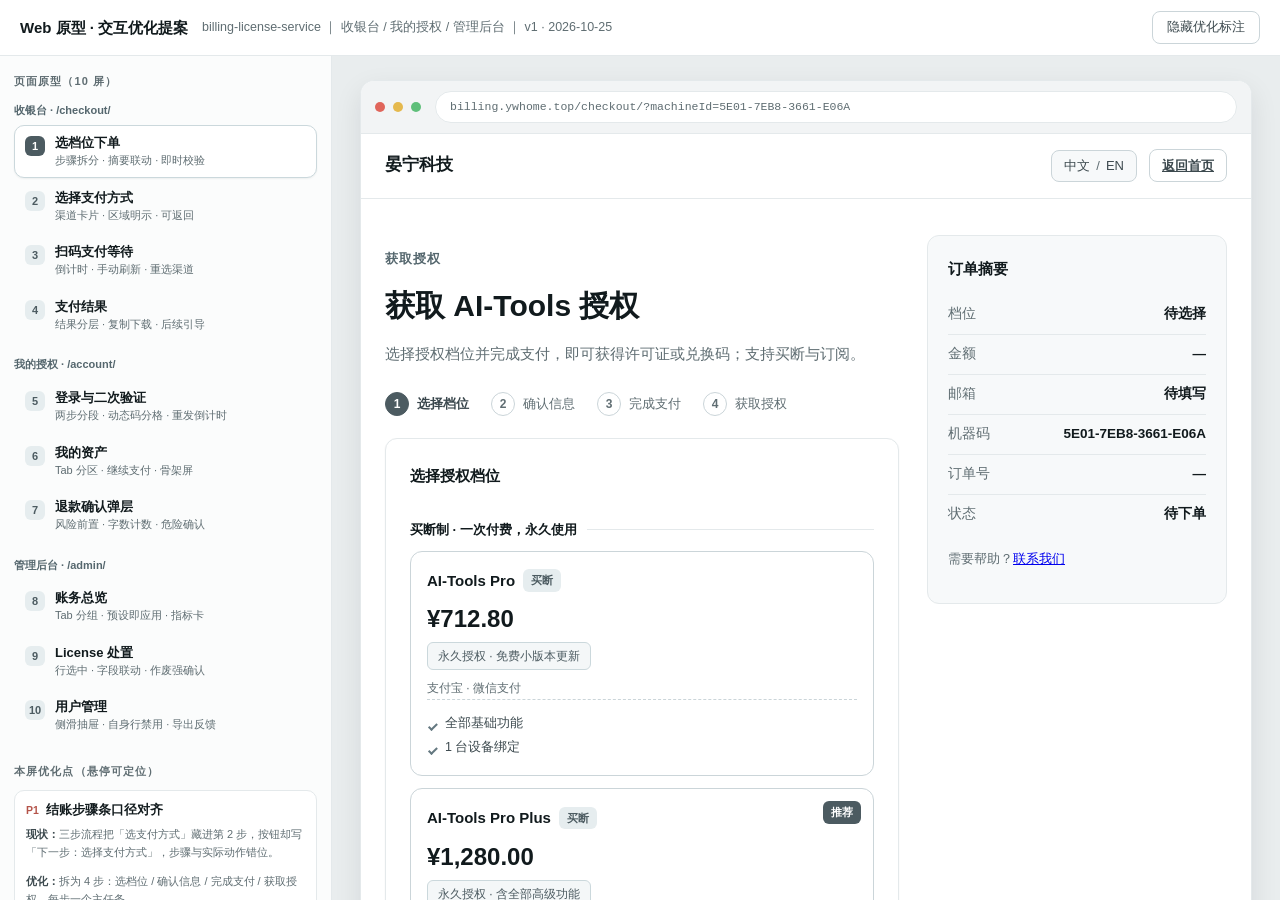
==== prototype/index.html @ 777a64af "feat(billing): 账号体系闭环 + 订阅直开与保留期治理（plan-8.0 批量落地） 账号侧： - 账号资产自助出口：GET licenses/subscriptions/orders、" ====
<!DOCTYPE html>
<html lang="zh-CN">
<head>
<meta charset="UTF-8">
<meta name="viewport" content="width=device-width, initial-scale=1">
<meta name="color-scheme" content="light">
<title>Web 原型 · 交互优化提案 — billing-license-service</title>
<style>
/* ==========================================================================
   原型壳 + 站点设计令牌（与 static/checkout/checkout.css 同源）
   ========================================================================== */
:root {
  --brand-50:#F4F7F8; --brand-100:#E6EDEF; --brand-200:#CBD8DC; --brand-300:#A9BDC3;
  --brand-400:#84979E; --brand-500:#647880; --brand-600:#55676E; --brand-700:#4C5B61;
  --brand-800:#3A474D; --brand-900:#263134;
  --ink-1:#111A1D; --ink-2:#3D4A4F; --ink-3:#5F6D72;
  --line:#E4E9EB; --line-strong:#CBD5D9; --bg:#FFFFFF; --bg-soft:#F7F9FA;
  --success:#3E9C7A; --warning:#C9943A; --danger:#B4544A; --danger-bg:#FBEFEE;
  --font-sans:-apple-system,BlinkMacSystemFont,"Segoe UI","PingFang SC","Hiragino Sans GB","Microsoft YaHei",sans-serif;
  --font-mono:ui-monospace,SFMono-Regular,Menlo,Consolas,"Liberation Mono",monospace;
  --radius-sm:6px; --radius:8px; --radius-lg:12px; --radius-xl:16px;
  --shadow-sm:0 1px 2px rgba(17,26,29,.06); --shadow:0 4px 12px rgba(17,26,29,.06);
  --shadow-md:0 10px 28px rgba(17,26,29,.09); --shadow-lg:0 24px 60px rgba(17,26,29,.12);
  --ease:cubic-bezier(.22,.61,.36,1);
}
*,*::before,*::after{box-sizing:border-box}
body{margin:0;background:#E9EDEE;color:var(--ink-2);font-family:var(--font-sans);font-size:15px;line-height:1.7}
button{font-family:inherit}
[hidden]{display:none!important}
.mono{font-family:var(--font-mono);font-size:12px}
.linklike{border:0;background:none;padding:0;color:var(--brand-700);font-size:13px;cursor:pointer;text-decoration:underline;text-underline-offset:3px}
.linklike:hover{color:var(--brand-900)}

/* ------------------------------- 原型壳 ------------------------------- */
.proto{min-height:100vh;display:flex;flex-direction:column}
.proto__bar{position:sticky;top:0;z-index:60;display:flex;align-items:center;gap:14px;height:56px;padding:0 20px;background:#fff;border-bottom:1px solid var(--line)}
.proto__brand{font-weight:700;color:var(--ink-1);font-size:15px;white-space:nowrap}
.proto__meta{color:var(--ink-3);font-size:12.5px;white-space:nowrap;overflow:hidden;text-overflow:ellipsis}
.proto__actions{margin-left:auto;display:flex;gap:8px}
.proto__btn{padding:7px 14px;border:1px solid var(--line-strong);background:#fff;border-radius:var(--radius);font-size:12.5px;color:var(--ink-2);cursor:pointer;transition:border-color .16s var(--ease)}
.proto__btn:hover{border-color:var(--brand-400);color:var(--ink-1)}
.proto__body{flex:1;display:grid;grid-template-columns:332px minmax(0,1fr)}
.proto__side{background:#FBFCFC;border-right:1px solid var(--line);padding:16px 14px 48px;position:sticky;top:56px;height:calc(100vh - 56px);overflow-y:auto}
.side-block{margin-bottom:20px}
.side-title{font-size:11px;letter-spacing:.1em;color:var(--ink-3);margin:0 0 10px;font-weight:700}
.nav-group{margin-bottom:14px}
.nav-group__title{font-size:11px;color:var(--brand-600);font-weight:700;margin:0 0 6px}
.nav-item{display:flex;gap:10px;width:100%;text-align:left;padding:8px 10px;border:1px solid transparent;border-radius:10px;background:transparent;cursor:pointer;margin-bottom:2px}
.nav-item:hover{background:var(--brand-50)}
.nav-item.is-active{background:#fff;border-color:var(--brand-200);box-shadow:var(--shadow-sm)}
.nav-item__num{flex:none;width:20px;height:20px;border-radius:6px;background:var(--brand-100);color:var(--brand-700);font-size:11px;font-weight:700;display:grid;place-items:center;margin-top:2px}
.nav-item.is-active .nav-item__num{background:var(--brand-700);color:#fff}
.nav-item__name{display:block;font-size:13px;font-weight:600;color:var(--ink-1)}
.nav-item__desc{display:block;font-size:11px;color:var(--ink-3);line-height:1.5}
.opt{background:#fff;border:1px solid var(--line);border-radius:10px;padding:9px 11px;margin-bottom:8px}
.opt:hover{border-color:var(--brand-300)}
.opt__head{display:flex;align-items:baseline;gap:7px}
.opt__id{font-size:10.5px;font-weight:800;color:var(--danger)}
.opt__title{font-size:12.5px;font-weight:700;color:var(--ink-1)}
.opt__row{margin-top:3px;font-size:11px;line-height:1.65;color:var(--ink-3)}
.opt__row b{color:var(--ink-2);font-weight:700}
.side-note{font-size:11px;color:var(--ink-3);line-height:1.7;background:var(--bg-soft);border:1px dashed var(--line-strong);border-radius:10px;padding:10px 12px}
.proto__stage{padding:24px 28px 60px;overflow-y:auto;max-height:calc(100vh - 56px)}
.browser{max-width:1160px;margin:0 auto;background:#fff;border-radius:14px;box-shadow:var(--shadow-md);overflow:hidden;border:1px solid var(--line)}
.browser__chrome{display:flex;align-items:center;gap:8px;padding:10px 14px;background:#F2F4F5;border-bottom:1px solid var(--line)}
.bdot{width:10px;height:10px;border-radius:50%}
.bdot--r{background:#E0655B}.bdot--y{background:#E5B94E}.bdot--g{background:#5FBF7A}
.browser__url{flex:1;margin-left:6px;background:#fff;border:1px solid var(--line);border-radius:999px;padding:5px 14px;font-size:11.5px;color:var(--ink-3);font-family:var(--font-mono);white-space:nowrap;overflow:hidden;text-overflow:ellipsis}
.browser__view{position:relative;min-height:680px;background:var(--bg)}
.stage-legend{max-width:1160px;margin:14px auto 0;font-size:11.5px;color:var(--ink-3);line-height:1.7}

/* ------------------------------- 站点通用 ------------------------------- */
.screen{display:none}
.screen.is-active{display:block}
.container{width:100%;max-width:1080px;margin-inline:auto;padding-inline:24px}
.site-header{border-bottom:1px solid var(--line);background:var(--bg)}
.site-header__inner{display:flex;align-items:center;justify-content:space-between;gap:16px;height:64px}
.brand{display:flex;align-items:center;gap:10px;color:var(--ink-1);font-weight:600;font-size:17px;text-decoration:none}
.site-header__actions{display:flex;align-items:center;gap:12px}
.lang-switch{display:inline-flex;align-items:center;gap:6px;padding:6px 12px;background:var(--bg-soft);border:1px solid var(--line-strong);border-radius:var(--radius);color:var(--ink-2);font-size:13px;cursor:pointer}
.lang-switch__sep{color:var(--ink-3)}
.btn{display:inline-flex;align-items:center;justify-content:center;gap:8px;padding:11px 18px;border:1px solid transparent;border-radius:var(--radius);font-size:15px;font-weight:600;line-height:1.2;cursor:pointer;transition:background-color .16s var(--ease),border-color .16s var(--ease),color .16s var(--ease)}
.btn--primary{background:var(--brand-700);color:#fff}
.btn--primary:hover{background:var(--brand-800);color:#fff}
.btn--danger{background:var(--danger);color:#fff}
.btn--danger:hover{background:#9C453C;color:#fff}
.btn--ghost{background:var(--bg);color:var(--ink-2);border-color:var(--line-strong)}
.btn--ghost:hover{border-color:var(--brand-400);color:var(--ink-1)}
.btn--sm{padding:8px 12px;font-size:13px}
.btn:disabled{opacity:.65;cursor:progress}
.site-footer{margin-top:40px;padding:24px 0;border-top:1px solid var(--line);background:var(--bg-soft)}
.site-footer__bottom{display:flex;flex-wrap:wrap;align-items:center;justify-content:space-between;gap:10px;color:var(--ink-3);font-size:13px}
.panel{padding:24px;background:var(--bg);border:1px solid var(--line);border-radius:var(--radius-lg);box-shadow:var(--shadow-sm)}
.panel+.panel{margin-top:16px}
.panel__title{font-size:18px;color:var(--ink-1);margin:0}
.panel__desc{margin-top:8px;color:var(--ink-3);font-size:14px}
.panel__actions{margin-top:24px;display:flex;gap:10px;flex-wrap:wrap}
.field{margin-top:20px}
.field__label{display:block;margin-bottom:6px;color:var(--ink-1);font-size:14px;font-weight:600}
.field__input{width:100%;padding:11px 14px;background:var(--bg);border:1px solid var(--line-strong);border-radius:var(--radius);color:var(--ink-1);font-family:inherit;font-size:15px;line-height:1.5;transition:border-color .16s var(--ease),box-shadow .16s var(--ease)}
.field__input::placeholder{color:var(--brand-300)}
.field__input:hover{border-color:var(--brand-400)}
.field__input:focus-visible{outline:none;border-color:var(--brand-700);box-shadow:0 0 0 3px var(--brand-100)}
.field__input[aria-invalid="true"]{border-color:var(--danger)}
.field__hint{margin-top:6px;color:var(--ink-3);font-size:13px}
.field__error{margin-top:6px;color:var(--danger);font-size:13px}
.form-note{margin-top:18px;color:var(--ink-3);font-size:13px}
.form-error{margin-top:10px;color:var(--danger);font-size:13px}
.form-actions{display:flex;gap:8px;margin-top:18px;flex-wrap:wrap}
.field--check{margin-top:12px}
.check-label{display:flex;align-items:center;gap:8px;font-size:13px;color:var(--ink-2);cursor:pointer}
.spinner{width:14px;height:14px;border:2px solid var(--brand-200);border-top-color:var(--brand-700);border-radius:50%;animation:ck-spin .8s linear infinite;display:inline-block}
@keyframes ck-spin{to{transform:rotate(360deg)}}

/* 步骤条 */
.steps{display:flex;flex-wrap:wrap;gap:10px 22px;margin:26px 0 22px;padding:0;list-style:none}
.steps__item{display:flex;align-items:center;gap:8px;color:var(--ink-3);font-size:13px}
.steps__num{display:grid;place-items:center;width:24px;height:24px;border:1px solid var(--line-strong);border-radius:50%;background:var(--bg);color:var(--ink-3);font-size:12px;font-weight:600}
.steps__item.is-active{color:var(--brand-800);font-weight:600}
.steps__item.is-active .steps__num{background:var(--brand-700);border-color:var(--brand-700);color:#fff}
.steps__item.is-done{color:var(--success)}
.steps__item.is-done .steps__num{background:var(--success);border-color:var(--success);color:#fff}

/* 收银台 */
.checkout{padding-block:36px 80px}
.checkout__inner{display:grid;grid-template-columns:minmax(0,1fr) 300px;gap:28px;align-items:start}
.checkout__eyebrow{margin-bottom:10px;color:var(--brand-600);font-size:13px;font-weight:600;letter-spacing:.08em}
.checkout__title{font-size:30px;color:var(--ink-1);margin:0}
.checkout__sub{margin-top:10px;max-width:60ch;color:var(--ink-3);font-size:15px}
.plan-field{margin:0;padding:0;border:0}
.plan-legend{padding:0;margin:0 0 12px;color:var(--ink-1);font-size:15px;font-weight:600}
.plan-group-title{margin:18px 0 10px;font-size:13px;font-weight:700;color:var(--ink-1);display:flex;align-items:center;gap:10px}
.plan-group-title::after{content:"";flex:1;height:1px;background:var(--line)}
.plan-list{display:grid;grid-template-columns:repeat(auto-fit,minmax(228px,1fr));gap:12px;margin:0;padding:0;list-style:none}
.plan-field__note{margin-top:12px;color:var(--ink-3);font-size:13px}
.plan-card{position:relative;display:block;height:100%;padding:16px;background:var(--bg);border:1px solid var(--line-strong);border-radius:var(--radius-lg);cursor:pointer;transition:border-color .16s var(--ease),background-color .16s var(--ease),box-shadow .16s var(--ease)}
.plan-card:hover{border-color:var(--brand-400);box-shadow:var(--shadow)}
.plan-card__input{position:absolute;width:1px;height:1px;margin:0;opacity:0}
.plan-card__input:focus-visible + .plan-card__body{outline:2px solid var(--brand-700);outline-offset:4px;border-radius:var(--radius)}
.plan-card.is-selected{background:var(--brand-50);border-color:var(--brand-700);box-shadow:inset 0 0 0 1px var(--brand-700)}
.plan-card__body{display:flex;flex-direction:column;height:100%}
.plan-card__head{display:flex;align-items:center;gap:8px}
.plan-card__name{color:var(--ink-1);font-size:15px;font-weight:600}
.plan-card__tier{padding:2px 8px;background:var(--brand-100);border-radius:var(--radius-sm);color:var(--brand-700);font-size:11px;font-weight:600}
.plan-card__badge{position:absolute;top:12px;right:12px;display:inline-block;padding:2px 8px;background:var(--brand-700);border-radius:var(--radius-sm);color:#fff;font-size:11px;font-weight:600}
.plan-card__amount{display:block;margin-top:12px;color:var(--ink-1);font-size:24px;font-weight:600;line-height:1.2}
.plan-card__unit{display:inline-block;align-self:flex-start;margin-top:8px;padding:3px 10px;background:var(--brand-50);border:1px solid var(--brand-200);border-radius:var(--radius-sm);color:var(--brand-700);font-size:12px}
.plan-card__providers{display:block;margin-top:8px;color:var(--ink-3);font-size:12px}
.plan-card.is-unavailable{opacity:.55;cursor:not-allowed}
.plan-card.is-unavailable .plan-card__providers{color:var(--ink-2);font-weight:600}
.plan-card__benefits{display:block;margin-top:auto;padding-top:12px;border-top:1px dashed var(--line-strong)}
.plan-card__benefit{display:block;position:relative;padding-left:18px;color:var(--ink-2);font-size:12.5px;line-height:1.9}
.plan-card__benefit::before{content:"";position:absolute;left:2px;top:11px;width:5px;height:9px;border-right:2px solid var(--brand-500);border-bottom:2px solid var(--brand-500);transform:rotate(45deg) translateY(-2px)}
.machine-box{margin-top:20px;padding:14px 16px;background:var(--bg-soft);border:1px solid var(--line);border-radius:var(--radius)}
.machine-box__top{display:flex;align-items:flex-start;justify-content:space-between;gap:12px}
.machine-box__label{color:var(--ink-3);font-size:12px}
.machine-box__value{margin-top:2px;color:var(--ink-1);font-family:var(--font-mono);font-size:13px;word-break:break-all}
.machine-box__hint{margin-top:8px;color:var(--ink-3);font-size:12.5px}
.summary{padding:20px;background:var(--bg-soft);border:1px solid var(--line);border-radius:var(--radius-lg)}
.summary__title{font-size:15px;color:var(--ink-1);margin:0}
.summary__list{margin:14px 0 0}
.summary__row{display:flex;justify-content:space-between;gap:12px;padding:8px 0;border-top:1px solid var(--line);font-size:13.5px}
.summary__row:first-child{border-top:0}
.summary__row dt{color:var(--ink-3);white-space:nowrap}
.summary__row dd{margin:0;color:var(--ink-1);font-weight:600;text-align:right;word-break:break-all}
.summary__foot{margin-top:14px;color:var(--ink-3);font-size:13px}

/* 支付方式 / 扫码 / 结果 */
.region-row{display:flex;align-items:center;gap:12px;flex-wrap:wrap;margin-bottom:14px}
.region-chip{display:inline-flex;align-items:center;gap:8px;padding:6px 12px;border-radius:999px;background:var(--brand-50);border:1px solid var(--brand-200);color:var(--brand-700);font-size:12px;font-weight:600}
.region-row__note{font-size:12.5px;color:var(--ink-3);margin:0}
.provider-list{display:grid;gap:10px}
.provider-card{display:flex;align-items:center;gap:14px;width:100%;padding:14px 16px;border:1px solid var(--line-strong);border-radius:var(--radius-lg);background:#fff;cursor:pointer;text-align:left;transition:border-color .16s var(--ease),box-shadow .16s var(--ease)}
.provider-card:hover{border-color:var(--brand-500);box-shadow:var(--shadow)}
.provider-card__icon{flex:none;width:40px;height:40px;border-radius:10px;display:grid;place-items:center;font-size:16px;font-weight:700;color:#fff}
.provider-card__name{font-size:15px;font-weight:700;color:var(--ink-1);display:block}
.provider-card__note{font-size:12px;color:var(--ink-3);display:block;margin-top:2px}
.provider-card__amount{margin-left:auto;text-align:right;display:flex;align-items:center;gap:12px}
.provider-card__price{font-size:16px;font-weight:700;color:var(--ink-1)}
.provider-card__arrow{color:var(--brand-500);font-size:18px}
.recap{margin-top:16px;padding:14px 16px;border:1px dashed var(--line-strong);border-radius:var(--radius-lg);background:var(--bg-soft);font-size:13px}
.recap__row{display:flex;justify-content:space-between;gap:12px;padding:5px 0}
.recap__row span{color:var(--ink-3)}
.recap__row b{color:var(--ink-1);text-align:right}
.cd-row{display:flex;align-items:center;gap:12px;margin:4px 0 16px}
.cd-row__label{font-size:13px;color:var(--ink-3);white-space:nowrap}
.cd-text{font-family:var(--font-mono);font-size:14px;font-weight:700;color:var(--ink-1)}
.cd-bar{flex:1;height:6px;border-radius:999px;background:var(--brand-100);overflow:hidden}
.cd-bar__fill{height:100%;width:100%;background:var(--brand-700);border-radius:999px;transition:width 1s linear}
.qr-box{display:flex;flex-wrap:wrap;gap:20px;align-items:flex-start}
.qr-box__canvas{width:176px;height:176px;padding:8px;background:#fff;border:1px solid var(--line-strong);border-radius:var(--radius)}
.qr-box__canvas svg{width:100%;height:100%;display:block}
.qr-box__aside{flex:1 1 240px;min-width:0}
.qr-actions{display:flex;flex-wrap:wrap;gap:8px;margin-top:12px}
.notice{margin-top:14px;padding:12px 14px;border:1px solid var(--line-strong);border-radius:var(--radius);background:var(--bg-soft);color:var(--ink-2);font-size:13.5px}
.notice--busy{display:flex;align-items:center;gap:10px}
.notice--warn{border-color:#E7D2A8;background:#FDF7EC;color:#6F5518}
.result__title{display:flex;align-items:center;gap:10px;font-size:19px;color:var(--ink-1);margin:0}
.result__badge{display:inline-grid;place-items:center;width:26px;height:26px;background:var(--success);border-radius:50%;color:#fff;font-size:14px;font-weight:700}
.result__desc{margin-top:10px;color:var(--ink-3);font-size:14px}
.result__steps{margin:12px 0 0;padding-left:20px;list-style:decimal;color:var(--ink-2);font-size:14px}
.result__steps li{line-height:1.9}
.result__next{margin-top:14px;font-size:14px;font-weight:600;color:var(--ink-1)}
.code-block{margin-top:14px;padding:14px 16px;background:var(--bg-soft);border:1px solid var(--line);border-radius:var(--radius)}
.code-block code{display:block;color:var(--ink-1);font-family:var(--font-mono);font-size:14px;word-break:break-all}

/* 账号页 */
.account{padding-block:32px 72px}
.account__eyebrow{margin-bottom:10px;color:var(--brand-600);font-size:13px;font-weight:600;letter-spacing:.08em}
.account__title{font-size:28px;color:var(--ink-1);margin:0}
.account__sub{margin-top:10px;color:var(--ink-3);font-size:15px}
.auth-panel{margin-top:20px}
.auth-step{padding:18px 0;border-top:1px solid var(--line)}
.auth-step:first-child{padding-top:0;border-top:0}
.auth-step__tag{font-size:12px;font-weight:700;color:var(--brand-700);letter-spacing:.05em;margin:0 0 12px}
.auth-step--mfa{margin-top:14px;padding:16px;background:var(--brand-50);border:1px solid var(--brand-200);border-radius:var(--radius-lg)}
.otp{display:flex;gap:8px;margin:10px 0 14px}
.otp__inp{width:44px;height:50px;text-align:center;font-size:20px;font-weight:700;border:1px solid var(--line-strong);border-radius:10px;color:var(--ink-1);background:#fff}
.otp__inp:focus{outline:none;border-color:var(--brand-700);box-shadow:0 0 0 3px var(--brand-100)}
.code-row{display:flex;gap:8px;align-items:center;flex-wrap:wrap}
.userbar{display:flex;justify-content:space-between;align-items:center;gap:12px;padding:10px 14px;background:var(--bg-soft);border:1px solid var(--line);border-radius:10px;margin-top:18px;font-size:13px;flex-wrap:wrap}
.seg{display:inline-flex;gap:4px;padding:4px;background:var(--bg-soft);border:1px solid var(--line);border-radius:12px;margin-top:18px;flex-wrap:wrap}
.seg__item{border:0;background:transparent;padding:8px 14px;border-radius:9px;font-size:13px;color:var(--ink-2);cursor:pointer;display:inline-flex;gap:7px;align-items:center}
.seg__item:hover{background:#fff;color:var(--ink-1)}
.seg__item.is-active{background:#fff;color:var(--ink-1);font-weight:600;box-shadow:var(--shadow-sm)}
.seg__count{font-size:11px;background:var(--brand-100);color:var(--brand-700);border-radius:999px;padding:1px 7px;font-weight:700}
.asset-panel{margin-top:16px}
.panel__head{display:flex;align-items:flex-start;justify-content:space-between;gap:12px;flex-wrap:wrap}
.table-wrap{margin-top:14px;border:1px solid var(--line);border-radius:var(--radius-lg);overflow:auto}
table.data-table,table.asset-table{width:100%;border-collapse:collapse;font-size:13px}
table.data-table th,table.asset-table th{text-align:left;padding:10px 14px;background:var(--bg-soft);color:var(--ink-3);font-size:12px;font-weight:600;border-bottom:1px solid var(--line);white-space:nowrap}
table.data-table td,table.asset-table td{padding:11px 14px;border-bottom:1px solid var(--line);color:var(--ink-2);vertical-align:middle}
table.data-table tr:last-child td,table.asset-table tr:last-child td{border-bottom:0}
table.data-table tbody tr:hover,table.asset-table tbody tr:hover{background:var(--brand-50)}
.key-cell{display:inline-flex;align-items:center;gap:8px;flex-wrap:wrap}
.copy-btn{border:1px solid var(--line-strong);background:#fff;border-radius:6px;padding:2px 8px;font-size:11.5px;color:var(--ink-2);cursor:pointer}
.copy-btn:hover{border-color:var(--brand-400);color:var(--ink-1)}
.unbind-btn{border:1px solid #E7C0BC;background:#fff;border-radius:6px;padding:2px 8px;font-size:11.5px;color:var(--danger);cursor:pointer;margin-left:8px}
.refund-btn{border:1px solid #E7C0BC;background:#fff;border-radius:6px;padding:3px 10px;font-size:12px;color:var(--danger);cursor:pointer}
.refund-hint{display:block;margin-top:4px;font-size:11.5px;color:var(--ink-3)}
.pay-btn{border:1px solid var(--brand-300);background:var(--brand-50);border-radius:6px;padding:3px 10px;font-size:12px;color:var(--brand-800);cursor:pointer;font-weight:600}
.empty-note{color:var(--ink-3);font-size:13px;padding:20px 0;text-align:center}
.badge{display:inline-flex;align-items:center;padding:2px 9px;border-radius:999px;font-size:11.5px;font-weight:600;line-height:1.6;white-space:nowrap}
.badge--success{background:#E4F3EC;color:#256B51}
.badge--warn{background:#FBF3E2;color:#8A6216}
.badge--danger{background:#F9E9E7;color:#8E3A31}
.badge--info{background:#E8EEF0;color:#43555C}
.badge--neutral{background:#EEF1F2;color:#5F6D72}
/* 骨架屏 */
.sk-wrap{display:none}
.is-loading .sk-wrap{display:block}
.is-loading .asset-table,.is-loading .empty-note{display:none}
.sk-row{display:flex;gap:12px;padding:12px 14px;border-bottom:1px solid var(--line);align-items:center}
.sk-row:last-child{border-bottom:0}
.sk{border-radius:6px;background:linear-gradient(90deg,#EDF1F2 25%,#F7F9FA 50%,#EDF1F2 75%);background-size:200% 100%;animation:skMove 1.2s linear infinite;height:13px;flex:1}
@keyframes skMove{to{background-position:-200% 0}}

/* 管理后台 */
.admin{padding-block:30px 72px}
.admin__eyebrow{margin-bottom:10px;color:var(--brand-600);font-size:13px;font-weight:600;letter-spacing:.08em}
.admin__title{font-size:28px;color:var(--ink-1);margin:0}
.admin__sub{margin-top:10px;color:var(--ink-3);font-size:15px;max-width:70ch}
.mfa-banner{display:flex;gap:12px;align-items:center;justify-content:space-between;margin-top:16px;padding:12px 14px;border:1px solid #E7D2A8;background:#FDF7EC;border-radius:10px;font-size:12.5px;color:#6F5518;flex-wrap:wrap}
.toolbar{display:flex;flex-wrap:wrap;gap:12px;align-items:flex-end;margin-top:14px}
.toolbar__range{display:flex;gap:10px;align-items:flex-end;flex-wrap:wrap}
.toolbar__range .field{margin-top:0}
.toolbar__presets{display:flex;gap:6px;flex-wrap:wrap}
.chip{padding:6px 12px;border-radius:999px;border:1px solid var(--line-strong);background:#fff;font-size:12.5px;color:var(--ink-2);cursor:pointer}
.chip:hover{border-color:var(--brand-400)}
.chip.is-active{background:var(--brand-700);border-color:var(--brand-700);color:#fff;font-weight:600}
.tabs{display:flex;flex-wrap:wrap;gap:6px 18px;padding:10px 12px;border:1px solid var(--line);border-radius:12px;background:var(--bg-soft);margin-top:16px}
.tabs__group{display:flex;align-items:center;gap:8px;flex-wrap:wrap}
.tabs__group-label{font-size:11px;color:var(--ink-3);font-weight:700}
.tabs__item{border:0;background:transparent;padding:7px 12px;border-radius:8px;font-size:13px;color:var(--ink-2);cursor:pointer}
.tabs__item:hover{background:#fff;color:var(--ink-1)}
.tabs__item.is-active{background:var(--brand-700);color:#fff;font-weight:600}
.kpi-grid{display:grid;grid-template-columns:repeat(4,1fr);gap:12px;margin-top:14px}
.kpi{border:1px solid var(--line);border-radius:12px;padding:14px 16px;background:#fff}
.kpi__label{font-size:12px;color:var(--ink-3)}
.kpi__value{margin-top:6px;font-size:22px;font-weight:700;color:var(--ink-1)}
.kpi__sub{margin-top:4px;font-size:11.5px;color:var(--ink-3)}
.pager{display:flex;gap:10px;align-items:center;margin-top:12px;font-size:12.5px;color:var(--ink-3)}
.lic-action{margin-top:16px;padding:16px;border:1px solid var(--brand-200);background:var(--brand-50);border-radius:12px}
.lic-action__title{font-size:15px;color:var(--ink-1);margin:0 0 4px}
.lic-action__title code{font-family:var(--font-mono);font-size:13px;color:var(--brand-800)}
.lic-row.is-selected{background:var(--brand-50)}
.lic-row.is-selected td:first-child{box-shadow:inset 3px 0 0 var(--brand-700)}
.is-self td{color:var(--ink-3)}
.self-note{display:block;font-size:11px;color:var(--ink-3);margin-top:2px}
.danger-box{margin-top:12px;padding:12px 14px;border:1px solid #E7C0BC;background:var(--danger-bg);border-radius:10px;color:#7B2F26;font-size:13px;line-height:1.7}
.jump-note{display:flex;align-items:center;gap:14px;flex-wrap:wrap}

/* 弹层 / 抽屉（限定在浏览器框内） */
.modal{position:absolute;inset:0;z-index:40;display:flex;align-items:center;justify-content:center;padding:24px}
.modal__backdrop{position:absolute;inset:0;background:rgba(17,26,29,.45)}
.modal__panel{position:relative;width:min(440px,100%);background:#fff;border-radius:14px;box-shadow:var(--shadow-lg);padding:22px;max-height:calc(100% - 48px);overflow-y:auto}
.modal__title{font-size:17px;color:var(--ink-1);margin:0}
.modal__desc{margin-top:8px;color:var(--ink-3);font-size:13.5px}
.modal__actions{display:flex;justify-content:flex-end;gap:8px;margin-top:18px}
.modal__textarea{width:100%;padding:11px 14px;border:1px solid var(--line-strong);border-radius:var(--radius);font-family:inherit;font-size:14px;resize:vertical}
.drawer-wrap{position:absolute;inset:0;z-index:40;display:flex;align-items:stretch;justify-content:flex-end}
.drawer__backdrop{position:absolute;inset:0;background:rgba(17,26,29,.35)}
.drawer{position:relative;width:min(430px,100%);background:#fff;height:100%;overflow-y:auto;padding:22px;box-shadow:var(--shadow-lg);animation:drawerIn .25s var(--ease)}
@keyframes drawerIn{from{transform:translateX(40px);opacity:.4}to{transform:none;opacity:1}}
.user-detail-table th{width:96px}

/* 优化标注 */
.annot{position:relative}
.pin{position:absolute;top:-10px;right:-10px;z-index:30;width:22px;height:22px;border-radius:50%;background:var(--danger);color:#fff;font-size:9.5px;font-weight:800;display:grid;place-items:center;box-shadow:0 2px 8px rgba(180,84,74,.45);cursor:default}
.pin--hl{animation:pinPulse 1s ease infinite;background:#8F3A32;transform:scale(1.18)}
@keyframes pinPulse{0%,100%{box-shadow:0 0 0 0 rgba(180,84,74,.5)}50%{box-shadow:0 0 0 7px rgba(180,84,74,0)}}
body.hide-pins .pin{display:none}

/* toast */
.toast-wrap{position:fixed;left:50%;bottom:28px;transform:translateX(-50%);z-index:200;display:flex;flex-direction:column;gap:8px;align-items:center;pointer-events:none}
.toast{background:var(--ink-1);color:#fff;font-size:13px;padding:10px 18px;border-radius:10px;box-shadow:var(--shadow-lg);animation:toastIn .22s var(--ease);max-width:80vw}
.toast.is-out{opacity:0;transition:opacity .25s}
@keyframes toastIn{from{opacity:0;transform:translateY(8px)}to{opacity:1;transform:none}}

/* S7 背景压暗 */
.s7-dim{position:absolute;inset:0;background:rgba(17,26,29,.45);z-index:35}
.s7-tip{position:absolute;top:18px;left:50%;transform:translateX(-50%);z-index:36;background:#fff;border-radius:999px;padding:6px 16px;font-size:12px;color:var(--ink-2);box-shadow:var(--shadow)}

@media (max-width:1080px){.checkout__inner{grid-template-columns:1fr}.kpi-grid{grid-template-columns:repeat(2,1fr)}}
</style>
</head>
<body>
<div class="proto">
  <header class="proto__bar">
    <span class="proto__brand">Web 原型 · 交互优化提案</span>
    <span class="proto__meta">billing-license-service ｜ 收银台 / 我的授权 / 管理后台 ｜ v1 · 2026-10-25</span>
    <div class="proto__actions">
      <button class="proto__btn" id="pinToggle" type="button">隐藏优化标注</button>
    </div>
  </header>

  <div class="proto__body">
    <!-- ======================= 侧栏：屏幕导航 + 优化点 ======================= -->
    <aside class="proto__side">
      <div class="side-block">
        <h2 class="side-title">页面原型（10 屏）</h2>

        <div class="nav-group">
          <p class="nav-group__title">收银台 · /checkout/</p>
          <button class="nav-item is-active" type="button" data-screen="s1"><span class="nav-item__num">1</span><span><span class="nav-item__name">选档位下单</span><span class="nav-item__desc">步骤拆分 · 摘要联动 · 即时校验</span></span></button>
          <button class="nav-item" type="button" data-screen="s2"><span class="nav-item__num">2</span><span><span class="nav-item__name">选择支付方式</span><span class="nav-item__desc">渠道卡片 · 区域明示 · 可返回</span></span></button>
          <button class="nav-item" type="button" data-screen="s3"><span class="nav-item__num">3</span><span><span class="nav-item__name">扫码支付等待</span><span class="nav-item__desc">倒计时 · 手动刷新 · 重选渠道</span></span></button>
          <button class="nav-item" type="button" data-screen="s4"><span class="nav-item__num">4</span><span><span class="nav-item__name">支付结果</span><span class="nav-item__desc">结果分层 · 复制下载 · 后续引导</span></span></button>
        </div>

        <div class="nav-group">
          <p class="nav-group__title">我的授权 · /account/</p>
          <button class="nav-item" type="button" data-screen="s5"><span class="nav-item__num">5</span><span><span class="nav-item__name">登录与二次验证</span><span class="nav-item__desc">两步分段 · 动态码分格 · 重发倒计时</span></span></button>
          <button class="nav-item" type="button" data-screen="s6"><span class="nav-item__num">6</span><span><span class="nav-item__name">我的资产</span><span class="nav-item__desc">Tab 分区 · 继续支付 · 骨架屏</span></span></button>
          <button class="nav-item" type="button" data-screen="s7"><span class="nav-item__num">7</span><span><span class="nav-item__name">退款确认弹层</span><span class="nav-item__desc">风险前置 · 字数计数 · 危险确认</span></span></button>
        </div>

        <div class="nav-group">
          <p class="nav-group__title">管理后台 · /admin/</p>
          <button class="nav-item" type="button" data-screen="s8"><span class="nav-item__num">8</span><span><span class="nav-item__name">账务总览</span><span class="nav-item__desc">Tab 分组 · 预设即应用 · 指标卡</span></span></button>
          <button class="nav-item" type="button" data-screen="s9"><span class="nav-item__num">9</span><span><span class="nav-item__name">License 处置</span><span class="nav-item__desc">行选中 · 字段联动 · 作废强确认</span></span></button>
          <button class="nav-item" type="button" data-screen="s10"><span class="nav-item__num">10</span><span><span class="nav-item__name">用户管理</span><span class="nav-item__desc">侧滑抽屉 · 自身行禁用 · 导出反馈</span></span></button>
        </div>
      </div>

      <div class="side-block">
        <h2 class="side-title">本屏优化点（悬停可定位）</h2>
        <div id="optList"></div>
      </div>

      <div class="side-block">
        <h2 class="side-title">跨屏通用优化</h2>
        <div class="opt" data-pin="G1">
          <div class="opt__head"><span class="opt__id">G1</span><span class="opt__title">统一 toast 反馈</span></div>
          <p class="opt__row"><b>现状：</b>复制、解绑、导出等结果靠页面文字区域变化，不醒目。</p>
          <p class="opt__row"><b>优化：</b>全部操作反馈统一走toast，2 秒自动消失，可堆积。</p>
        </div>
        <div class="opt" data-pin="G2">
          <div class="opt__head"><span class="opt__id">G2</span><span class="opt__title">危险操作统一规范</span></div>
          <p class="opt__row"><b>现状：</b>解绑 / 退款 / 作废 / 停用 / 重置密码的确认强度不一致。</p>
          <p class="opt__row"><b>优化：</b>红色主按钮 + 后果明示 + 二次确认三件套，缺一不上线。</p>
        </div>
        <div class="opt" data-pin="G3">
          <div class="opt__head"><span class="opt__id">G3</span><span class="opt__title">加载态规范</span></div>
          <p class="opt__row"><b>现状：</b>表格加载期间空白，只有按钮有 busy 态。</p>
          <p class="opt__row"><b>优化：</b>表格骨架屏 + 按钮 busy 禁用防重 + 分区错误条带重试。</p>
        </div>
        <div class="opt" data-pin="G4">
          <div class="opt__head"><span class="opt__id">G4</span><span class="opt__title">键盘与焦点管理</span></div>
          <p class="opt__row"><b>现状：</b>已有 skip-link 与 aria-live，模态无焦点圈定。</p>
          <p class="opt__row"><b>优化：</b>保留现有无障碍能力，补 OTP 分格、方向键选档位、模态焦点圈定与 Esc 关闭。</p>
        </div>
      </div>

      <div class="side-block">
        <div class="side-note">
          原型边界：本文件是交互提案，未连接后端、不含真实数据，图标与二维码均为示意。落地到生产静态页需走 plan 流程，并按上线准备工作逐页更新缓存版本号。
        </div>
      </div>
    </aside>

    <!-- ======================= 主区：浏览器框 + 屏幕 ======================= -->
    <main class="proto__stage">
      <div class="browser">
        <div class="browser__chrome">
          <span class="bdot bdot--r"></span><span class="bdot bdot--y"></span><span class="bdot bdot--g"></span>
          <span class="browser__url" id="urlBar">billing.ywhome.top/checkout/?machineId=5E01-7EB8-3661-E06A</span>
        </div>
        <div class="browser__view">

          <!-- ============================================================ -->
          <!-- S1 · 收银台：选档位下单                                        -->
          <!-- ============================================================ -->
          <section class="screen is-active" id="s1">
            <div class="site-header-mount"></div>
            <main class="checkout">
              <div class="container checkout__inner">
                <div class="checkout__main">
                  <p class="checkout__eyebrow">获取授权</p>
                  <h1 class="checkout__title">获取 AI-Tools 授权</h1>
                  <p class="checkout__sub">选择授权档位并完成支付，即可获得许可证或兑换码；支持买断与订阅。</p>

                  <ol class="steps annot" data-pin="P1" aria-label="结账流程">
                    <li class="steps__item is-active"><span class="steps__num">1</span><span class="steps__label">选择档位</span></li>
                    <li class="steps__item"><span class="steps__num">2</span><span class="steps__label">确认信息</span></li>
                    <li class="steps__item"><span class="steps__num">3</span><span class="steps__label">完成支付</span></li>
                    <li class="steps__item"><span class="steps__num">4</span><span class="steps__label">获取授权</span></li>
                  </ol>

                  <div class="panel">
                    <div class="annot" data-pin="P2">
                      <fieldset class="plan-field">
                        <legend class="plan-legend">选择授权档位</legend>
                        <p class="plan-group-title">买断制 · 一次付费，永久使用</p>
                        <ul class="plan-list">
                          <li>
                            <label class="plan-card">
                              <input type="radio" name="plan" class="plan-card__input" value="pro" data-name="AI-Tools Pro · 买断" data-price="¥712.80">
                              <span class="plan-card__body">
                                <span class="plan-card__head"><span class="plan-card__name">AI-Tools Pro</span><span class="plan-card__tier">买断</span></span>
                                <span class="plan-card__amount">¥712.80</span>
                                <span class="plan-card__unit">永久授权 · 免费小版本更新</span>
                                <span class="plan-card__providers">支付宝 · 微信支付</span>
                                <span class="plan-card__benefits"><span class="plan-card__benefit">全部基础功能</span><span class="plan-card__benefit">1 台设备绑定</span></span>
                              </span>
                            </label>
                          </li>
                          <li>
                            <label class="plan-card">
                              <input type="radio" name="plan" class="plan-card__input" value="proplus" data-name="AI-Tools Pro Plus · 买断" data-price="¥1,280.00">
                              <span class="plan-card__badge">推荐</span>
                              <span class="plan-card__body">
                                <span class="plan-card__head"><span class="plan-card__name">AI-Tools Pro Plus</span><span class="plan-card__tier">买断</span></span>
                                <span class="plan-card__amount">¥1,280.00</span>
                                <span class="plan-card__unit">永久授权 · 含全部高级功能</span>
                                <span class="plan-card__providers">支付宝 · 微信支付</span>
                                <span class="plan-card__benefits"><span class="plan-card__benefit">Pro 全部权益</span><span class="plan-card__benefit">优先支持</span></span>
                              </span>
                            </label>
                          </li>
                        </ul>
                        <p class="plan-group-title">订阅制 · 按期自动续费</p>
                        <ul class="plan-list">
                          <li>
                            <div class="plan-card is-unavailable">
                              <span class="plan-card__body">
                                <span class="plan-card__head"><span class="plan-card__name">AI-Tools Pro</span><span class="plan-card__tier">月付</span></span>
                                <span class="plan-card__amount">¥68.00<span style="font-size:13px;font-weight:600;color:var(--ink-3)">/月</span></span>
                                <span class="plan-card__unit">自动续费，可随时在渠道取消</span>
                                <span class="plan-card__providers">当前区域暂不可售</span>
                                <span class="plan-card__benefits"><span class="plan-card__benefit">订阅渠道暂不支持人民币区域结算</span><span class="plan-card__benefit">切换英文界面即可用美元购买</span></span>
                              </span>
                            </div>
                          </li>
                          <li>
                            <div class="plan-card is-unavailable">
                              <span class="plan-card__body">
                                <span class="plan-card__head"><span class="plan-card__name">AI-Tools Pro Plus</span><span class="plan-card__tier">月付</span></span>
                                <span class="plan-card__amount">¥128.00<span style="font-size:13px;font-weight:600;color:var(--ink-3)">/月</span></span>
                                <span class="plan-card__unit">自动续费，可随时在渠道取消</span>
                                <span class="plan-card__providers">当前区域暂不可售</span>
                                <span class="plan-card__benefits"><span class="plan-card__benefit">订阅渠道暂不支持人民币区域结算</span><span class="plan-card__benefit">切换英文界面即可用美元购买</span></span>
                              </span>
                            </div>
                          </li>
                        </ul>
                        <p class="plan-field__note">价格随界面语言切换：中文界面以人民币（CNY）结算，英文界面以美元（USD）结算。</p>
                      </fieldset>
                    </div>

                    <div class="annot" data-pin="P4">
                      <div class="field">
                        <label class="field__label" for="s1Email">电子邮箱</label>
                        <input class="field__input" id="s1Email" type="email" inputmode="email" autocomplete="email" placeholder="you@example.com" aria-describedby="s1EmailErr">
                        <p class="field__hint">授权凭证与订单通知将发送到此邮箱。</p>
                        <p class="field__error" id="s1EmailErr" role="alert" hidden>邮箱格式不正确，请检查后重试。</p>
                      </div>
                    </div>

                    <div class="machine-box annot" data-pin="P5">
                      <div class="machine-box__top">
                        <div>
                          <p class="machine-box__label">机器码</p>
                          <p class="machine-box__value">5E01-7EB8-3661-E06A</p>
                        </div>
                        <button class="btn btn--ghost btn--sm" type="button" data-act="copy">复制</button>
                      </div>
                      <p class="machine-box__hint">许可证将与这台设备绑定；换机激活前，请先在「我的授权」中解绑。</p>
                    </div>

                    <div class="panel__actions">
                      <button class="btn btn--primary" type="button" data-act="goto" data-value="s2">下一步：确认信息</button>
                    </div>
                  </div>
                </div>

                <aside class="summary annot" data-pin="P3" aria-label="订单摘要">
                  <h2 class="summary__title">订单摘要</h2>
                  <dl class="summary__list">
                    <div class="summary__row"><dt>档位</dt><dd id="sumPlan">待选择</dd></div>
                    <div class="summary__row"><dt>金额</dt><dd id="sumAmount">—</dd></div>
                    <div class="summary__row"><dt>邮箱</dt><dd id="sumEmail">待填写</dd></div>
                    <div class="summary__row"><dt>机器码</dt><dd>5E01-7EB8-3661-E06A</dd></div>
                    <div class="summary__row"><dt>订单号</dt><dd>—</dd></div>
                    <div class="summary__row"><dt>状态</dt><dd>待下单</dd></div>
                  </dl>
                  <p class="summary__foot">需要帮助？<a href="javascript:void(0)">联系我们</a></p>
                </aside>
              </div>
            </main>
            <div class="site-footer-mount"></div>
          </section>

          <!-- ============================================================ -->
          <!-- S2 · 收银台：选择支付方式                                      -->
          <!-- ============================================================ -->
          <section class="screen" id="s2">
            <div class="site-header-mount"></div>
            <main class="checkout">
              <div class="container checkout__inner">
                <div class="checkout__main">
                  <p class="checkout__eyebrow">获取授权</p>
                  <h1 class="checkout__title">选择支付方式</h1>

                  <ol class="steps" aria-label="结账流程">
                    <li class="steps__item is-done"><span class="steps__num">✓</span><span class="steps__label">选择档位</span></li>
                    <li class="steps__item is-done"><span class="steps__num">✓</span><span class="steps__label">确认信息</span></li>
                    <li class="steps__item is-active"><span class="steps__num">3</span><span class="steps__label">完成支付</span></li>
                    <li class="steps__item"><span class="steps__num">4</span><span class="steps__label">获取授权</span></li>
                  </ol>

                  <div class="panel">
                    <div class="region-row annot" data-pin="P7">
                      <span class="region-chip">当前区域：中国 · 人民币（CNY）结算</span>
                      <p class="region-row__note">切换到英文界面后，可用 Stripe / Paddle / PayPal 以美元（USD）结算。</p>
                    </div>

                    <div class="annot" data-pin="P6">
                      <p class="plan-legend">选择支付方式</p>
                      <div class="provider-list">
                        <button class="provider-card" type="button" data-act="provider" data-value="支付宝">
                          <span class="provider-card__icon" style="background:#1677FF">支</span>
                          <span><span class="provider-card__name">支付宝</span><span class="provider-card__note">扫码支付 · 人民币 CNY</span></span>
                          <span class="provider-card__amount">
                            <span class="badge badge--success">推荐</span>
                            <span class="provider-card__price">¥1,280.00</span>
                            <span class="provider-card__arrow">→</span>
                          </span>
                        </button>
                        <button class="provider-card" type="button" data-act="provider" data-value="微信支付">
                          <span class="provider-card__icon" style="background:#07C160">微</span>
                          <span><span class="provider-card__name">微信支付</span><span class="provider-card__note">扫码支付 · 人民币 CNY</span></span>
                          <span class="provider-card__amount">
                            <span class="provider-card__price">¥1,280.00</span>
                            <span class="provider-card__arrow">→</span>
                          </span>
                        </button>
                      </div>
                      <p class="form-note">点击渠道后生成付款码或跳转渠道页面；支付成功后自动回到本页展示结果。</p>
                    </div>

                    <div class="recap annot" data-pin="P8">
                      <div class="recap__row"><span>档位</span><b>AI-Tools Pro Plus · 买断</b></div>
                      <div class="recap__row"><span>金额</span><b>¥1,280.00</b></div>
                      <div class="recap__row"><span>邮箱</span><b>you@example.com</b></div>
                      <div class="recap__row"><span>机器码</span><b class="mono">5E01-7EB8-3661-E06A</b></div>
                      <button class="linklike" type="button" data-act="goto" data-value="s1">← 返回修改订单</button>
                    </div>
                  </div>
                </div>
                <aside class="summary" aria-label="订单摘要">
                  <h2 class="summary__title">订单摘要</h2>
                  <dl class="summary__list">
                    <div class="summary__row"><dt>档位</dt><dd>Pro Plus · 买断</dd></div>
                    <div class="summary__row"><dt>金额</dt><dd>¥1,280.00</dd></div>
                    <div class="summary__row"><dt>邮箱</dt><dd>you@example.com</dd></div>
                    <div class="summary__row"><dt>机器码</dt><dd>5E01-7EB8-3661-E06A</dd></div>
                    <div class="summary__row"><dt>订单号</dt><dd class="mono">ORD-1790691168309-616DF8FE</dd></div>
                    <div class="summary__row"><dt>状态</dt><dd><span class="badge badge--warn">待支付</span></dd></div>
                  </dl>
                  <p class="summary__foot">需要帮助？<a href="javascript:void(0)">联系我们</a></p>
                </aside>
              </div>
            </main>
            <div class="site-footer-mount"></div>
          </section>

          <!-- ============================================================ -->
          <!-- S3 · 收银台：扫码支付等待                                      -->
          <!-- ============================================================ -->
          <section class="screen" id="s3">
            <div class="site-header-mount"></div>
            <main class="checkout">
              <div class="container checkout__inner">
                <div class="checkout__main">
                  <p class="checkout__eyebrow">获取授权</p>
                  <h1 class="checkout__title">扫码支付</h1>

                  <ol class="steps" aria-label="结账流程">
                    <li class="steps__item is-done"><span class="steps__num">✓</span><span class="steps__label">选择档位</span></li>
                    <li class="steps__item is-done"><span class="steps__num">✓</span><span class="steps__label">确认信息</span></li>
                    <li class="steps__item is-active"><span class="steps__num">3</span><span class="steps__label">完成支付</span></li>
                    <li class="steps__item"><span class="steps__num">4</span><span class="steps__label">获取授权</span></li>
                  </ol>

                  <div class="panel">
                    <h2 class="panel__title">请使用支付宝扫码</h2>
                    <p class="panel__desc">二维码有效期以倒计时为准；支付完成后本页自动更新结果，请勿关闭页面。</p>

                    <div class="cd-row annot" data-pin="P9">
                      <span class="cd-row__label">会话有效期剩余</span>
                      <span class="cd-text" id="cdText">14:32</span>
                      <span class="cd-bar"><span class="cd-bar__fill" id="cdBar"></span></span>
                    </div>

                    <div class="qr-box">
                      <div class="qr-box__canvas" id="qrMock" aria-label="示意支付二维码"></div>
                      <div class="qr-box__aside">
                        <p class="notice notice--busy"><span class="spinner"></span>等待支付结果…已等待 <b class="mono" id="waitText">00:23</b>，系统每 3 秒自动查询一次。</p>
                        <div class="qr-actions annot" data-pin="P10">
                          <button class="btn btn--ghost btn--sm" type="button" data-act="busy" data-value="查询中…" data-value2="支付状态：待支付（原型数据）">刷新支付状态</button>
                          <button class="btn btn--ghost btn--sm" type="button" data-act="goto" data-value="s2">重新选择支付方式</button>
                          <button class="btn btn--ghost btn--sm" type="button" data-act="copy">复制支付链接</button>
                        </div>
                      </div>
                    </div>
                  </div>
                </div>
                <aside class="summary" aria-label="订单摘要">
                  <h2 class="summary__title">订单摘要</h2>
                  <dl class="summary__list">
                    <div class="summary__row"><dt>档位</dt><dd>Pro Plus · 买断</dd></div>
                    <div class="summary__row"><dt>金额</dt><dd>¥1,280.00</dd></div>
                    <div class="summary__row"><dt>渠道</dt><dd>支付宝</dd></div>
                    <div class="summary__row"><dt>订单号</dt><dd class="mono">ORD-1790691168309-616DF8FE</dd></div>
                    <div class="summary__row"><dt>状态</dt><dd><span class="badge badge--warn">待支付</span></dd></div>
                  </dl>
                  <p class="summary__foot">需要帮助？<a href="javascript:void(0)">联系我们</a></p>
                </aside>
              </div>
            </main>
            <div class="site-footer-mount"></div>
          </section>

          <!-- ============================================================ -->
          <!-- S4 · 收银台：支付结果                                          -->
          <!-- ============================================================ -->
          <section class="screen" id="s4">
            <div class="site-header-mount"></div>
            <main class="checkout">
              <div class="container checkout__inner">
                <div class="checkout__main">
                  <p class="checkout__eyebrow">获取授权</p>
                  <h1 class="checkout__title">支付完成</h1>

                  <ol class="steps" aria-label="结账流程">
                    <li class="steps__item is-done"><span class="steps__num">✓</span><span class="steps__label">选择档位</span></li>
                    <li class="steps__item is-done"><span class="steps__num">✓</span><span class="steps__label">确认信息</span></li>
                    <li class="steps__item is-done"><span class="steps__num">✓</span><span class="steps__label">完成支付</span></li>
                    <li class="steps__item is-done"><span class="steps__num">✓</span><span class="steps__label">获取授权</span></li>
                  </ol>

                  <div class="panel">
                    <h2 class="result__title"><span class="result__badge">✓</span>支付成功</h2>
                    <p class="result__desc">许可证已签发，并已发送至 you@example.com。请妥善保管以下密钥：</p>

                    <div class="annot" data-pin="P12">
                      <div class="code-block"><code>LIC-9T4K-2QXM-7F3D-8W1A</code></div>
                      <div class="qr-actions">
                        <button class="btn btn--primary btn--sm" type="button" data-act="copy">复制许可证</button>
                        <button class="btn btn--ghost btn--sm" type="button" data-act="copy">下载 .txt</button>
                      </div>
                    </div>

                    <div class="annot" data-pin="P11">
                      <p class="result__next">接下来：</p>
                      <ol class="result__steps">
                        <li>打开 AI-Tools 客户端，进入激活页面</li>
                        <li>粘贴许可证密钥，完成机器绑定</li>
                        <li>之后可在「我的授权」中随时查看、解绑</li>
                      </ol>
                      <p class="form-note">订阅订单的说明会单独成区：续费与取消在支付渠道后台管理，本页不代管。</p>
                    </div>

                    <div class="panel__actions">
                      <button class="btn btn--primary" type="button" data-act="goto" data-value="s6">前往「我的授权」</button>
                      <button class="btn btn--ghost" type="button" data-act="toast" data-value="原型：返回首页">返回首页</button>
                    </div>
                  </div>
                </div>
                <aside class="summary" aria-label="订单摘要">
                  <h2 class="summary__title">订单摘要</h2>
                  <dl class="summary__list">
                    <div class="summary__row"><dt>档位</dt><dd>Pro Plus · 买断</dd></div>
                    <div class="summary__row"><dt>金额</dt><dd>¥1,280.00</dd></div>
                    <div class="summary__row"><dt>渠道</dt><dd>支付宝</dd></div>
                    <div class="summary__row"><dt>订单号</dt><dd class="mono">ORD-1790691168309-616DF8FE</dd></div>
                    <div class="summary__row"><dt>状态</dt><dd><span class="badge badge--success">已支付</span></dd></div>
                  </dl>
                  <p class="summary__foot">需要帮助？<a href="javascript:void(0)">联系我们</a></p>
                </aside>
              </div>
            </main>
            <div class="site-footer-mount"></div>
          </section>

          <!-- ============================================================ -->
          <!-- S5 · 我的授权：登录与二次验证                                   -->
          <!-- ============================================================ -->
          <section class="screen" id="s5">
            <div class="site-header-mount"></div>
            <main class="account">
              <div class="container">
                <p class="account__eyebrow">我的授权</p>
                <h1 class="account__title">我的授权管理</h1>
                <p class="account__sub">查看购买 / 兑换时所用邮箱名下的许可证、订阅与订单。</p>

                <div class="panel auth-panel annot" data-pin="P13">
                  <div class="auth-step">
                    <p class="auth-step__tag">第 1 步 · 账号密码</p>
                    <div class="field">
                      <label class="field__label" for="s5Email">电子邮箱</label>
                      <input class="field__input" id="s5Email" type="email" placeholder="you@example.com" autocomplete="email">
                    </div>
                    <div class="field">
                      <label class="field__label" for="s5Pwd">密码</label>
                      <input class="field__input" id="s5Pwd" type="password" placeholder="登录密码" autocomplete="current-password">
                    </div>
                    <div class="panel__actions">
                      <button class="btn btn--primary" type="button" data-act="toast" data-value="原型：密码校验通过，进入第 2 步">登录</button>
                    </div>
                    <p class="form-note">忘记密码？<button class="linklike" type="button" data-act="toast" data-value="原型：切换到邮箱验证码找回">用邮箱验证码重新设置</button></p>
                  </div>

                  <div class="auth-step auth-step--mfa annot" data-pin="P14">
                    <p class="auth-step__tag">第 2 步 · 二次验证（该账号已开启 MFA）</p>
                    <p class="panel__desc">密码已通过。请输入认证器 App 显示的 6 位动态码，或改用邮箱验证码。</p>
                    <div class="otp" role="group" aria-label="6 位动态码">
                      <input class="otp__inp" type="text" inputmode="numeric" maxlength="1" aria-label="第 1 位">
                      <input class="otp__inp" type="text" inputmode="numeric" maxlength="1" aria-label="第 2 位">
                      <input class="otp__inp" type="text" inputmode="numeric" maxlength="1" aria-label="第 3 位">
                      <input class="otp__inp" type="text" inputmode="numeric" maxlength="1" aria-label="第 4 位">
                      <input class="otp__inp" type="text" inputmode="numeric" maxlength="1" aria-label="第 5 位">
                      <input class="otp__inp" type="text" inputmode="numeric" maxlength="1" aria-label="第 6 位">
                    </div>
                    <div class="code-row">
                      <button class="btn btn--ghost" type="button" id="mfaSendBtn">发送邮箱验证码</button>
                      <button class="btn btn--primary" type="button" data-act="goto" data-value="s6">验证并登录</button>
                    </div>
                    <p class="form-note"><button class="linklike" type="button" data-act="toast" data-value="原型：返回第 1 步">返回重新输入密码</button></p>
                  </div>
                </div>
              </div>
            </main>
            <div class="site-footer-mount"></div>
          </section>

          <!-- ============================================================ -->
          <!-- S6 · 我的授权：资产总览                                        -->
          <!-- ============================================================ -->
          <section class="screen" id="s6">
            <div class="site-header-mount"></div>
            <main class="account">
              <div class="container">
                <p class="account__eyebrow">我的授权</p>
                <h1 class="account__title">我的授权管理</h1>
                <p class="account__sub">查看购买 / 兑换时所用邮箱名下的许可证、订阅与订单。</p>

                <div class="userbar">
                  <p><b id="s6UserEmail">you@example.com</b></p>
                  <button class="btn btn--ghost btn--sm" type="button" data-act="toast" data-value="原型：已退出登录">退出登录</button>
                </div>

                <div class="annot" data-pin="P15">
                  <div class="seg" role="tablist" aria-label="资产分区">
                    <button class="seg__item tabs__item is-active" type="button" role="tab" data-tab="license" aria-selected="true">许可证 <span class="seg__count">3</span></button>
                    <button class="seg__item tabs__item" type="button" role="tab" data-tab="sub" aria-selected="false">订阅 <span class="seg__count">1</span></button>
                    <button class="seg__item tabs__item" type="button" role="tab" data-tab="order" aria-selected="false">订单 <span class="seg__count">2</span></button>
                    <button class="seg__item tabs__item" type="button" role="tab" data-tab="security" aria-selected="false">安全</button>
                  </div>
                </div>

                <section class="panel asset-panel tabpanel" data-panel="license" id="licensePanel">
                  <div class="panel__head annot" data-pin="P18">
                    <div>
                      <h2 class="panel__title">我的许可证（License）</h2>
                      <p class="panel__desc">激活软件所用的许可证；点击「复制」后粘贴到客户端激活框。</p>
                    </div>
                    <button class="btn btn--ghost btn--sm" type="button" id="skToggle" data-act="skeleton">加载态演示</button>
                  </div>
                  <div class="table-wrap annot" data-pin="P17">
                    <table class="asset-table">
                      <thead>
                        <tr><th>许可证</th><th>产品</th><th>状态</th><th>签发时间</th><th>有效期至</th><th>绑定机器码</th></tr>
                      </thead>
                      <tbody>
                        <tr>
                          <td><span class="key-cell"><code class="mono">LIC-9T4K-2QXM-7F3D-8W1A</code><button class="copy-btn" type="button" data-act="copy">复制</button></span></td>
                          <td>pro-plus-buyout</td><td><span class="badge badge--success">正常</span></td>
                          <td class="mono">2026-09-30</td><td class="mono">永久</td>
                          <td><span class="mono">5E01-7EB8-3661-E06A</span><button class="unbind-btn" type="button" data-open="unbindModal">解绑</button></td>
                        </tr>
                        <tr>
                          <td><span class="key-cell"><code class="mono">LIC-3H7P-8NVD-5K2Z-1M6B</code><button class="copy-btn" type="button" data-act="copy">复制</button></span></td>
                          <td>pro-buyout</td><td><span class="badge badge--success">正常</span></td>
                          <td class="mono">2026-08-12</td><td class="mono">永久</td>
                          <td><span class="mono">未绑定</span></td>
                        </tr>
                        <tr>
                          <td><span class="key-cell"><code class="mono">LIC-1W5R-6TBQ-9J4C-2D8F</code><button class="copy-btn" type="button" data-act="copy">复制</button></span></td>
                          <td>pro-buyout</td><td><span class="badge badge--danger">已作废</span></td>
                          <td class="mono">2026-07-01</td><td class="mono">永久</td>
                          <td><span class="mono">—</span></td>
                        </tr>
                      </tbody>
                    </table>
                    <div class="sk-wrap" aria-hidden="true">
                      <div class="sk-row"><span class="sk" style="max-width:180px"></span><span class="sk"></span><span class="sk" style="max-width:56px"></span><span class="sk" style="max-width:80px"></span><span class="sk" style="max-width:60px"></span><span class="sk" style="max-width:140px"></span></div>
                      <div class="sk-row"><span class="sk" style="max-width:180px"></span><span class="sk"></span><span class="sk" style="max-width:56px"></span><span class="sk" style="max-width:80px"></span><span class="sk" style="max-width:60px"></span><span class="sk" style="max-width:140px"></span></div>
                      <div class="sk-row"><span class="sk" style="max-width:180px"></span><span class="sk"></span><span class="sk" style="max-width:56px"></span><span class="sk" style="max-width:80px"></span><span class="sk" style="max-width:60px"></span><span class="sk" style="max-width:140px"></span></div>
                    </div>
                  </div>
                  <p class="empty-note" hidden>暂无记录</p>
                </section>

                <section class="panel asset-panel tabpanel" data-panel="sub" hidden>
                  <h2 class="panel__title">我的订阅</h2>
                  <p class="panel__desc">订阅由支付渠道托管续费；取消后本周期结束即失效。</p>
                  <div class="table-wrap">
                    <table class="asset-table">
                      <thead><tr><th>产品</th><th>渠道</th><th>状态</th><th>当前周期</th></tr></thead>
                      <tbody>
                        <tr>
                          <td>AI-Tools Pro</td><td>Stripe</td><td><span class="badge badge--success">生效中</span></td>
                          <td class="mono">2026-09-01 ~ 2026-10-01（已设取消）</td>
                        </tr>
                      </tbody>
                    </table>
                  </div>
                  <p class="empty-note" hidden>暂无记录</p>
                </section>

                <section class="panel asset-panel tabpanel" data-panel="order" hidden>
                  <div class="annot" data-pin="P16">
                    <h2 class="panel__title">我的订单</h2>
                    <p class="panel__desc">购买与兑换产生的订单记录。</p>
                  </div>
                  <div class="table-wrap">
                    <table class="asset-table">
                      <thead><tr><th>订单号</th><th>金额</th><th>订单状态</th><th>支付状态</th><th>下单时间</th><th>操作</th></tr></thead>
                      <tbody>
                        <tr>
                          <td class="mono">ORD-1790691168309-616DF8FE</td>
                          <td class="mono">¥712.80</td>
                          <td><span class="badge badge--warn">待支付</span></td>
                          <td><span class="badge badge--warn">待处理</span></td>
                          <td class="mono">2026-09-29 21:06</td>
                          <td><button class="pay-btn" type="button" data-act="continue-pay">继续支付</button></td>
                        </tr>
                        <tr>
                          <td class="mono">ORD-1789412345678-ABCD1234</td>
                          <td class="mono">¥1,280.00</td>
                          <td><span class="badge badge--success">已完成</span></td>
                          <td><span class="badge badge--success">已支付</span></td>
                          <td class="mono">2026-08-12 10:24</td>
                          <td>
                            <button class="refund-btn" type="button" data-act="goto" data-value="s7">申请退款</button>
                            <span class="refund-hint">可退 ¥1,020.00（按剩余有效期折算）</span>
                          </td>
                        </tr>
                      </tbody>
                    </table>
                  </div>
                  <p class="empty-note" hidden>暂无记录</p>
                </section>

                <section class="panel asset-panel tabpanel" data-panel="security" hidden>
                  <h2 class="panel__title">修改密码</h2>
                  <p class="panel__desc">修改成功后所有已登录会话将失效，需用新密码重新登录。</p>
                  <div class="field">
                    <label class="field__label" for="s6OldPwd">当前密码</label>
                    <input class="field__input" id="s6OldPwd" type="password" autocomplete="current-password">
                  </div>
                  <div class="field">
                    <label class="field__label" for="s6NewPwd">新密码</label>
                    <input class="field__input" id="s6NewPwd" type="password" autocomplete="new-password">
                    <p class="field__hint">8–72 位，须同时包含字母与数字，且不得与旧密码相同。</p>
                  </div>
                  <div class="field">
                    <label class="field__label" for="s6PwdConfirm">确认新密码</label>
                    <input class="field__input" id="s6PwdConfirm" type="password" autocomplete="new-password">
                  </div>
                  <div class="panel__actions">
                    <button class="btn btn--primary" type="button" data-act="toast" data-value="原型：密码已修改，会话已失效">确认修改</button>
                  </div>
                </section>
              </div>
            </main>
            <div class="site-footer-mount"></div>

            <div class="modal" id="unbindModal" hidden>
              <div class="modal__backdrop" data-close></div>
              <div class="modal__panel" role="dialog" aria-modal="true" aria-labelledby="unbindTitle">
                <h2 class="modal__title" id="unbindTitle">释放设备绑定</h2>
                <p class="modal__desc">将释放该许可证当前绑定的设备「5E01-7EB8-3661-E06A」。释放后可在新设备上重新激活；只解绑，不会吊销许可证本身。</p>
                <div class="modal__actions">
                  <button class="btn btn--ghost" type="button" data-close>取消</button>
                  <button class="btn btn--primary" type="button" data-act="unbind-ok">确认解绑</button>
                </div>
              </div>
            </div>
          </section>

          <!-- ============================================================ -->
          <!-- S7 · 我的授权：退款确认弹层                                     -->
          <!-- ============================================================ -->
          <section class="screen" id="s7">
            <div class="s7-dim"></div>
            <p class="s7-tip">下图为弹层叠加在「我的资产 · 订单」页之上的效果</p>
            <div class="site-header-mount"></div>
            <main class="account">
              <div class="container">
                <p class="account__eyebrow">我的授权</p>
                <h1 class="account__title">我的授权管理</h1>
                <div class="userbar"><p><b>you@example.com</b></p><button class="btn btn--ghost btn--sm" type="button">退出登录</button></div>
                <section class="panel asset-panel">
                  <h2 class="panel__title">我的订单</h2>
                  <div class="table-wrap">
                    <table class="asset-table">
                      <thead><tr><th>订单号</th><th>金额</th><th>订单状态</th><th>支付状态</th><th>下单时间</th><th>操作</th></tr></thead>
                      <tbody>
                        <tr>
                          <td class="mono">ORD-1789412345678-ABCD1234</td><td class="mono">¥1,280.00</td>
                          <td><span class="badge badge--success">已完成</span></td><td><span class="badge badge--success">已支付</span></td>
                          <td class="mono">2026-08-12 10:24</td>
                          <td><button class="refund-btn" type="button">申请退款</button></td>
                        </tr>
                      </tbody>
                    </table>
                  </div>
                </section>
              </div>
            </main>

            <div class="modal" id="refundModal">
              <div class="modal__backdrop"></div>
              <div class="modal__panel annot" role="dialog" aria-modal="true" aria-labelledby="refundTitle" data-pin="P19">
                <h2 class="modal__title" id="refundTitle">申请退款</h2>
                <div class="danger-box">确认后退款 <b>¥1,020.00</b>（按许可证剩余有效期折算）。该订单全部许可证将立即作废，且<b>不可撤销</b>。</div>
                <div class="field">
                  <label class="field__label" for="refundReason">退款原因（可选）</label>
                  <textarea class="modal__textarea" id="refundReason" rows="3" maxlength="200" placeholder="如：买错了版本"></textarea>
                  <p class="field__hint"><span id="refundCount">0/200</span> · 留下原因有助于我们改进</p>
                </div>
                <p class="form-error" hidden>（错误提示位）</p>
                <div class="modal__actions">
                  <button class="btn btn--ghost" type="button" data-act="refund-cancel">取消</button>
                  <button class="btn btn--danger" type="button" data-act="refund-ok">确认退款</button>
                </div>
              </div>
            </div>
          </section>

          <!-- ============================================================ -->
          <!-- S8 · 管理后台：账务总览                                        -->
          <!-- ============================================================ -->
          <section class="screen" id="s8">
            <div class="site-header-mount"></div>
            <main class="admin">
              <div class="container">
                <p class="admin__eyebrow">管理后台</p>
                <h1 class="admin__title">平台账务统计</h1>
                <p class="admin__sub">收入总览、分渠道 / 分产品统计、交易流水、时间趋势与对账差异（仅查询）。</p>

                <div class="userbar">
                  <p>已登录 · 令牌保存在本机</p>
                  <button class="linklike" type="button" data-act="toast" data-value="原型：已退出登录">退出登录</button>
                </div>

                <div class="mfa-banner" role="status">
                  <span>当前管理员账号尚未开启二次验证（MFA）。管理台可处置 License 与用户账号，建议尽快绑定认证器 App。</span>
                  <span>
                    <button class="btn btn--primary btn--sm" type="button" data-act="goto" data-value="s8">去开启</button>
                    <button class="linklike" type="button" style="margin-left:8px" data-act="toast" data-value="原型：本次忽略">本次忽略</button>
                  </span>
                </div>

                <div class="panel toolbar-panel annot" data-pin="P21">
                  <div class="toolbar">
                    <div class="toolbar__presets" role="group" aria-label="快捷时间范围">
                      <button class="chip" type="button" data-act="preset">今天</button>
                      <button class="chip is-active" type="button" data-act="preset">近 7 天</button>
                      <button class="chip" type="button" data-act="preset">近 30 天</button>
                      <button class="chip" type="button" data-act="preset">本月</button>
                    </div>
                    <div class="toolbar__range">
                      <div class="field">
                        <label class="field__label" for="fromInput">起始时间</label>
                        <input class="field__input" type="datetime-local" id="fromInput" value="2026-10-19T00:00" style="width:190px">
                      </div>
                      <div class="field">
                        <label class="field__label" for="toInput">结束时间</label>
                        <input class="field__input" type="datetime-local" id="toInput" value="2026-10-25T23:59" style="width:190px">
                      </div>
                      <button class="btn btn--primary" type="button" data-act="busy" data-value="查询中…" data-value2="已按自定义范围刷新（原型）">查询</button>
                    </div>
                  </div>
                </div>

                <div class="annot" data-pin="P20">
                  <div class="tabs-mount" data-active="overview"></div>
                </div>

                <section class="panel data-panel tabpanel" data-panel="overview">
                  <h2 class="panel__title">收入总览</h2>
                  <p class="panel__desc">2026-10-19 ~ 2026-10-25 · 已支付类订单计入实收，不跨币种求和。</p>
                  <div class="kpi-grid annot" data-pin="P22">
                    <div class="kpi"><p class="kpi__label">实收（CNY）</p><p class="kpi__value">¥8,942.60</p><p class="kpi__sub">较上一周期 +12.4%</p></div>
                    <div class="kpi"><p class="kpi__label">实收（USD）</p><p class="kpi__value">$1,240.00</p><p class="kpi__sub">Stripe · 6 笔</p></div>
                    <div class="kpi"><p class="kpi__label">订单数</p><p class="kpi__value">36</p><p class="kpi__sub">含待支付 2 笔</p></div>
                    <div class="kpi"><p class="kpi__label">退款</p><p class="kpi__value">¥620.00</p><p class="kpi__sub">2 笔 · 已吊销 License 3 张</p></div>
                  </div>
                  <div class="table-wrap">
                    <table class="data-table">
                      <thead><tr><th>币种</th><th>实收</th><th>订单数</th><th>退款</th><th>客单价</th></tr></thead>
                      <tbody>
                        <tr><td>CNY</td><td class="mono">¥8,942.60</td><td>30</td><td class="mono">¥620.00</td><td class="mono">¥298.09</td></tr>
                        <tr><td>USD</td><td class="mono">$1,240.00</td><td>6</td><td class="mono">$0.00</td><td class="mono">$206.67</td></tr>
                      </tbody>
                    </table>
                  </div>
                </section>

                <section class="panel data-panel tabpanel" data-panel="channel" hidden>
                  <h2 class="panel__title">分渠道统计</h2>
                  <p class="panel__desc">按支付渠道 × 币种汇总；历史订单无渠道时归入「未知渠道」。</p>
                  <div class="table-wrap">
                    <table class="data-table">
                      <thead><tr><th>渠道</th><th>币种</th><th>实收</th><th>订单数</th><th>退款</th></tr></thead>
                      <tbody>
                        <tr><td>支付宝</td><td>CNY</td><td class="mono">¥5,120.00</td><td>18</td><td class="mono">¥620.00</td></tr>
                        <tr><td>微信支付</td><td>CNY</td><td class="mono">¥3,822.60</td><td>12</td><td class="mono">¥0.00</td></tr>
                        <tr><td>Stripe</td><td>USD</td><td class="mono">$1,240.00</td><td>6</td><td class="mono">$0.00</td></tr>
                      </tbody>
                    </table>
                  </div>
                </section>

                <section class="panel data-panel tabpanel" data-panel="product" hidden>
                  <h2 class="panel__title">分产品统计</h2>
                  <p class="panel__desc">按产品 × 币种汇总，金额取自订单明细，按订单级支付状态归类。</p>
                  <div class="table-wrap">
                    <table class="data-table">
                      <thead><tr><th>产品</th><th>币种</th><th>实收</th><th>订单数</th></tr></thead>
                      <tbody>
                        <tr><td>AI-Tools Pro · 买断</td><td>CNY</td><td class="mono">¥4,276.80</td><td>6</td></tr>
                        <tr><td>AI-Tools Pro Plus · 买断</td><td>CNY</td><td class="mono">¥4,665.80</td><td>24</td></tr>
                        <tr><td>AI-Tools Pro · 月付</td><td>USD</td><td class="mono">$1,240.00</td><td>6</td></tr>
                      </tbody>
                    </table>
                  </div>
                </section>

                <section class="panel data-panel tabpanel" data-panel="transactions" hidden>
                  <h2 class="panel__title">交易流水</h2>
                  <p class="panel__desc">每条支付记录一行（一次资金变动）。</p>
                  <div class="toolbar">
                    <div class="field" style="margin-top:0"><label class="field__label" for="txChannel">渠道</label>
                      <select class="field__input" id="txChannel"><option>全部</option><option>支付宝</option><option>微信支付</option><option>Stripe</option></select>
                    </div>
                    <div class="field" style="margin-top:0"><label class="field__label" for="txStatus">状态</label>
                      <select class="field__input" id="txStatus"><option>全部</option><option>成功</option><option>已退款</option><option>失败</option></select>
                    </div>
                    <button class="btn btn--ghost" type="button" data-act="busy" data-value="筛选中…" data-value2="筛选已应用（原型）">筛选</button>
                  </div>
                  <div class="table-wrap">
                    <table class="data-table">
                      <thead><tr><th>时间</th><th>订单号</th><th>渠道</th><th>金额</th><th>状态</th></tr></thead>
                      <tbody>
                        <tr><td class="mono">10-25 14:02</td><td class="mono">ORD-1790691168309-616DF8FE</td><td>支付宝</td><td class="mono">¥712.80</td><td><span class="badge badge--success">成功</span></td></tr>
                        <tr><td class="mono">10-24 09:41</td><td class="mono">ORD-1790688234567-11AA22BB</td><td>Stripe</td><td class="mono">$19.99</td><td><span class="badge badge--success">成功</span></td></tr>
                        <tr><td class="mono">10-23 20:15</td><td class="mono">ORD-1790685123456-33CC44DD</td><td>微信支付</td><td class="mono">¥712.80</td><td><span class="badge badge--danger">已退款</span></td></tr>
                      </tbody>
                    </table>
                  </div>
                  <div class="pager"><button class="btn btn--ghost btn--sm" type="button">上一页</button><span class="pager__info">第 1 / 3 页 · 共 36 条</span><button class="btn btn--ghost btn--sm" type="button">下一页</button></div>
                </section>

                <section class="panel data-panel tabpanel" data-panel="trend" hidden>
                  <h2 class="panel__title">收入趋势</h2>
                  <div class="toolbar">
                    <div class="field" style="margin-top:0"><label class="field__label" for="trendGran">分桶粒度</label>
                      <select class="field__input" id="trendGran"><option>按日</option><option>按月</option></select>
                    </div>
                    <button class="btn btn--ghost" type="button" data-act="busy" data-value="刷新中…" data-value2="趋势已刷新（原型）">刷新</button>
                  </div>
                  <div class="table-wrap">
                    <table class="data-table">
                      <thead><tr><th>日期</th><th>订单数</th><th>实收（CNY）</th><th>实收（USD）</th></tr></thead>
                      <tbody>
                        <tr><td class="mono">2026-10-25</td><td>6</td><td class="mono">¥1,712.80</td><td class="mono">$0.00</td></tr>
                        <tr><td class="mono">2026-10-24</td><td>4</td><td class="mono">¥0.00</td><td class="mono">$19.99</td></tr>
                        <tr><td class="mono">2026-10-23</td><td>5</td><td class="mono">¥2,138.40</td><td class="mono">$0.00</td></tr>
                      </tbody>
                    </table>
                  </div>
                </section>

                <section class="panel data-panel tabpanel" data-panel="discrepancies" hidden>
                  <h2 class="panel__title">对账差异</h2>
                  <p class="panel__desc">订单与支付记录状态 / 金额不一致的疑点，按发现时间倒序；无输出即账实相符。</p>
                  <p class="empty-note">未发现对账差异。</p>
                </section>

                <section class="panel data-panel tabpanel" data-panel="license" hidden>
                  <h2 class="panel__title">License 处置</h2>
                  <div class="jump-note">
                    <p class="panel__desc" style="margin:0">该分区在原型第 9 屏完整展开：查询 → 行选中 → 处置动作联动 → 作废强确认。</p>
                    <button class="btn btn--ghost btn--sm" type="button" data-act="goto" data-value="s9">前往第 9 屏 →</button>
                  </div>
                </section>

                <section class="panel data-panel tabpanel" data-panel="users" hidden>
                  <h2 class="panel__title">用户管理</h2>
                  <div class="jump-note">
                    <p class="panel__desc" style="margin:0">该分区在原型第 10 屏完整展开：筛选 → 表格 → 详情侧滑抽屉。</p>
                    <button class="btn btn--ghost btn--sm" type="button" data-act="goto" data-value="s10">前往第 10 屏 →</button>
                  </div>
                </section>

                <section class="panel data-panel tabpanel" data-panel="products" hidden>
                  <h2 class="panel__title">产品配置</h2>
                  <p class="panel__desc">产品档案与套餐两层配置沿用现状表单，本原型未展开；交互优化建议与「用户管理」同源（行选中、危险确认、加载态）。</p>
                </section>

                <section class="panel data-panel tabpanel" data-panel="security" hidden>
                  <h2 class="panel__title">安全设置 · 二次验证（MFA）</h2>
                  <p class="panel__desc">MFA 绑定 / 解绑流程与改密表单沿用现状；建议套用 G1–G4 通用规范（toast、危险确认、busy、焦点管理）。</p>
                </section>
              </div>
            </main>
            <div class="site-footer-mount" data-variant="admin"></div>
          </section>

          <!-- ============================================================ -->
          <!-- S9 · 管理后台：License 处置                                    -->
          <!-- ============================================================ -->
          <section class="screen" id="s9">
            <div class="site-header-mount"></div>
            <main class="admin">
              <div class="container">
                <p class="admin__eyebrow">管理后台</p>
                <h1 class="admin__title">License 处置</h1>

                <div class="userbar">
                  <p>已登录 · 令牌保存在本机</p>
                  <button class="linklike" type="button" data-act="toast" data-value="原型：已退出登录">退出登录</button>
                </div>

                <div class="tabs-mount" data-active="license"></div>

                <section class="panel data-panel">
                  <p class="panel__desc">按密钥精确查询，或按客户邮箱列出名下全部许可证（含失效件）。选中一行后可执行解绑 / 失效重发 / 作废——三者语义不同，请按实际情况择一。</p>

                  <div class="toolbar">
                    <div class="field" style="margin-top:0">
                      <label class="field__label" for="licSearchInput">License 密钥 / 客户邮箱</label>
                      <input class="field__input" type="text" id="licSearchInput" value="you@example.com" spellcheck="false" style="width:280px">
                    </div>
                    <button class="btn btn--primary" type="button" data-act="lic-search">按密钥查询</button>
                    <button class="btn btn--ghost" type="button" data-act="lic-search">按邮箱查询</button>
                  </div>

                  <div class="table-wrap" id="licResultWrap" hidden>
                    <table class="data-table">
                      <thead><tr><th style="width:36px">选择</th><th>许可证</th><th>产品</th><th>状态</th><th>有效期至</th><th>绑定机器码</th></tr></thead>
                      <tbody>
                        <tr class="lic-row" data-key="LIC-9T4K-2QXM-7F3D-8W1A">
                          <td><input type="radio" name="licRow" aria-label="选择该行"></td>
                          <td class="mono">LIC-9T4K-2QXM-7F3D-8W1A</td><td>pro-plus-buyout</td>
                          <td><span class="badge badge--success">正常</span></td><td class="mono">永久</td><td class="mono">5E01-7EB8-3661-E06A</td>
                        </tr>
                        <tr class="lic-row" data-key="LIC-3H7P-8NVD-5K2Z-1M6B">
                          <td><input type="radio" name="licRow" aria-label="选择该行"></td>
                          <td class="mono">LIC-3H7P-8NVD-5K2Z-1M6B</td><td>pro-buyout</td>
                          <td><span class="badge badge--success">正常</span></td><td class="mono">永久</td><td class="mono">未绑定</td>
                        </tr>
                      </tbody>
                    </table>
                  </div>
                  <p class="empty-note" id="licEmpty">尚未查询，或未查询到许可证。点击上方任一查询按钮查看示意结果。</p>

                  <div class="lic-action annot" id="licActionBox" hidden data-pin="P23">
                    <h3 class="lic-action__title">处置 <code id="licActionKey"></code></h3>
                    <div class="field">
                      <label class="field__label" for="licActionType">处置动作</label>
                      <select class="field__input" id="licActionType">
                        <option value="unbind">解绑设备（保留授权，用户可在新机重新激活）</option>
                        <option value="reissue">失效重发（旧证置 REISSUED，签发新密钥）</option>
                        <option value="revoke">作废（不可逆，用户权益终止）</option>
                      </select>
                    </div>
                    <div class="field" id="licMachineField">
                      <label class="field__label" for="licNewMachine">新机器码（留空 = 不绑设备）</label>
                      <input class="field__input" type="text" id="licNewMachine" spellcheck="false" placeholder="留空则由用户随后自行在新机激活">
                    </div>
                    <div class="field field--check" id="licForceField" hidden>
                      <label class="check-label"><input type="checkbox" id="licForce"><span>越权重发次数上限（仅在已达上限时勾选；处置留痕会标注 forced）</span></label>
                    </div>
                    <div class="field">
                      <label class="field__label" for="licReason">处置原因</label>
                      <input class="field__input" type="text" id="licReason" spellcheck="false" placeholder="如：用户换机 / 违规使用 / 重复购买">
                    </div>
                    <p class="form-error" id="licActionError" hidden></p>
                    <div class="form-actions">
                      <button class="btn btn--primary" type="button" id="licActionSubmit" data-act="lic-submit">确认执行</button>
                      <button class="btn btn--ghost" type="button" data-act="toast" data-value="已取消（原型）">取消</button>
                    </div>
                  </div>
                </section>
              </div>
            </main>
            <div class="site-footer-mount" data-variant="admin"></div>

            <div class="modal" id="revokeModal" hidden>
              <div class="modal__backdrop" data-close></div>
              <div class="modal__panel" role="dialog" aria-modal="true" aria-labelledby="revokeTitle">
                <h2 class="modal__title" id="revokeTitle">确认作废许可证</h2>
                <div class="danger-box">作废为<b>终态、不可逆</b>：用户权益立即终止，已绑设备下次校验将失败。请确认处置原因已填写且对象无误。</div>
                <div class="modal__actions">
                  <button class="btn btn--ghost" type="button" data-close>取消</button>
                  <button class="btn btn--danger" type="button" data-act="revoke-ok">确认作废</button>
                </div>
              </div>
            </div>
          </section>

          <!-- ============================================================ -->
          <!-- S10 · 管理后台：用户管理                                       -->
          <!-- ============================================================ -->
          <section class="screen" id="s10">
            <div class="site-header-mount"></div>
            <main class="admin">
              <div class="container">
                <p class="admin__eyebrow">管理后台</p>
                <h1 class="admin__title">用户管理</h1>

                <div class="userbar">
                  <p>已登录 · 令牌保存在本机</p>
                  <button class="linklike" type="button" data-act="toast" data-value="原型：已退出登录">退出登录</button>
                </div>

                <div class="tabs-mount" data-active="users"></div>

                <section class="panel data-panel">
                  <p class="panel__desc">按邮箱 / 角色 / 状态查询账号，可就地改角色、停用 / 启用、代重置密码。不能对自己执行这些动作（列表里自身的行会禁用）；服务端也会二次校验，前端禁用只是体验层。</p>

                  <div class="toolbar annot" data-pin="P25">
                    <div class="field" style="margin-top:0">
                      <label class="field__label" for="userEmail">邮箱（包含匹配）</label>
                      <input class="field__input" type="text" id="userEmail" spellcheck="false" autocomplete="off" placeholder="user@example.com" style="width:220px">
                    </div>
                    <div class="field" style="margin-top:0">
                      <label class="field__label" for="userRole">角色</label>
                      <select class="field__input" id="userRole"><option>全部</option><option>普通用户</option><option>管理员</option></select>
                    </div>
                    <div class="field" style="margin-top:0">
                      <label class="field__label" for="userStatus">状态</label>
                      <select class="field__input" id="userStatus"><option>全部</option><option>正常</option><option>已停用</option></select>
                    </div>
                    <button class="btn btn--primary" type="button" data-act="busy" data-value="查询中…" data-value2="查询完成（原型）">查询</button>
                    <button class="btn btn--ghost" type="button" data-act="export">导出 CSV</button>
                  </div>

                  <div class="table-wrap">
                    <table class="data-table">
                      <thead><tr><th>邮箱</th><th>角色</th><th>状态</th><th>二次验证</th><th>最近登录</th><th>操作</th></tr></thead>
                      <tbody>
                        <tr class="is-self">
                          <td>admin@example.com<span class="self-note">当前登录账号</span></td>
                          <td>管理员</td><td><span class="badge badge--success">正常</span></td><td><span class="badge badge--warn">未开启</span></td><td class="mono">10-25 21:58</td>
                          <td><span style="font-size:12px;color:var(--ink-3)">不能对自己执行这些动作</span></td>
                        </tr>
                        <tr>
                          <td>you@example.com</td><td>普通用户</td><td><span class="badge badge--success">正常</span></td><td><span class="badge badge--warn">未开启</span></td><td class="mono">10-25 14:20</td>
                          <td>
                            <button class="copy-btn" type="button" data-open="userDrawer">详情</button>
                            <button class="copy-btn" type="button" data-open="resetPwdModal" style="margin-left:6px">重置密码</button>
                            <button class="unbind-btn" type="button" style="margin-left:6px" data-act="toast" data-value="原型：已停用该账号">停用</button>
                          </td>
                        </tr>
                        <tr>
                          <td>buyer@example.com</td><td>普通用户</td><td><span class="badge badge--danger">已停用</span></td><td><span class="badge badge--success">已开启</span></td><td class="mono">10-20 08:03</td>
                          <td>
                            <button class="copy-btn" type="button" data-open="userDrawer">详情</button>
                            <button class="copy-btn" type="button" data-open="resetPwdModal" style="margin-left:6px">重置密码</button>
                            <button class="copy-btn" type="button" style="margin-left:6px" data-act="toast" data-value="原型：已启用该账号">启用</button>
                          </td>
                        </tr>
                      </tbody>
                    </table>
                  </div>
                  <div class="pager"><button class="btn btn--ghost btn--sm" type="button">上一页</button><span class="pager__info">第 1 / 3 页 · 共 42 条</span><button class="btn btn--ghost btn--sm" type="button">下一页</button></div>
                </section>
              </div>
            </main>
            <div class="site-footer-mount" data-variant="admin"></div>

            <div class="drawer-wrap" id="userDrawer" hidden>
              <div class="drawer__backdrop" data-close></div>
              <div class="drawer annot" role="dialog" aria-modal="true" aria-labelledby="userDetailTitle" data-pin="P24">
                <h2 class="panel__title" id="userDetailTitle">用户详情</h2>
                <div class="table-wrap" style="margin-top:14px">
                  <table class="data-table user-detail-table">
                    <tbody>
                      <tr><th>邮箱</th><td>you@example.com</td></tr>
                      <tr><th>角色</th><td>普通用户</td></tr>
                      <tr><th>状态</th><td><span class="badge badge--success">正常</span></td></tr>
                      <tr><th>二次验证</th><td><span class="badge badge--warn">未开启</span></td></tr>
                      <tr><th>注册时间</th><td class="mono">2026-08-12 10:24</td></tr>
                      <tr><th>最近登录</th><td class="mono">2026-10-25 14:20</td></tr>
                      <tr><th>名下许可证</th><td>2 张</td></tr>
                      <tr><th>名下订单</th><td>3 笔</td></tr>
                    </tbody>
                  </table>
                </div>
                <div class="form-actions">
                  <button class="btn btn--ghost btn--sm" type="button" id="drawerLicensesBtn" data-act="drawer-licenses">查看许可证</button>
                </div>
                <div id="userDetailLicensesBox" hidden>
                  <p class="form-note">以下为该用户邮箱名下的许可证（完整密钥，仅供售后处置；不含签名令牌）：</p>
                  <div class="table-wrap">
                    <table class="data-table">
                      <thead><tr><th>许可证</th><th>产品</th><th>状态</th><th>绑定机器码</th></tr></thead>
                      <tbody>
                        <tr><td class="mono">LIC-9T4K-2QXM-7F3D-8W1A</td><td>pro-plus-buyout</td><td><span class="badge badge--success">正常</span></td><td class="mono">5E01-7EB8-3661-E06A</td></tr>
                        <tr><td class="mono">LIC-3H7P-8NVD-5K2Z-1M6B</td><td>pro-buyout</td><td><span class="badge badge--success">正常</span></td><td class="mono">未绑定</td></tr>
                      </tbody>
                    </table>
                  </div>
                </div>
                <div class="form-actions">
                  <button class="btn btn--ghost" type="button" data-close>关闭</button>
                </div>
              </div>
            </div>

            <div class="modal" id="resetPwdModal" hidden>
              <div class="modal__backdrop" data-close></div>
              <div class="modal__panel" role="dialog" aria-modal="true" aria-labelledby="resetPwdTitle">
                <h2 class="modal__title" id="resetPwdTitle">重置密码：you@example.com</h2>
                <p class="modal__desc">为该账号设置新密码并告知用户本人；重置后旧会话立即失效，且该用户下次登录必须先修改密码。新密码须 8–72 位且同时包含字母与数字。</p>
                <div class="field">
                  <label class="field__label" for="resetPwdNew">新密码</label>
                  <input class="field__input" type="password" id="resetPwdNew" autocomplete="new-password" placeholder="8–72 位，含字母与数字">
                </div>
                <div class="field">
                  <label class="field__label" for="resetPwdConfirm">确认新密码</label>
                  <input class="field__input" type="password" id="resetPwdConfirm" autocomplete="new-password" placeholder="再次输入新密码">
                </div>
                <div class="modal__actions">
                  <button class="btn btn--ghost" type="button" data-close>取消</button>
                  <button class="btn btn--primary" type="button" data-act="resetpwd-ok">确认重置</button>
                </div>
              </div>
            </div>
          </section>

        </div>
      </div>
      <p class="stage-legend">使用说明：左侧切换屏幕；红色编号标记为交互优化点，悬停左侧对应条目可定位到屏幕内标记；「隐藏优化标注」可查看纯净页面效果。全部数据为示意，不含真实接口。</p>
    </main>
  </div>
</div>

<div class="toast-wrap" id="toastWrap" aria-live="polite"></div>

<script>
(function () {
  'use strict';

  /* ============================ 数据 ============================ */
  var URLS = {
    s1: 'billing.ywhome.top/checkout/?machineId=5E01-7EB8-3661-E06A',
    s2: 'billing.ywhome.top/checkout/?machineId=5E01-7EB8-3661-E06A（会话中）',
    s3: 'billing.ywhome.top/checkout/?machineId=5E01-7EB8-3661-E06A（会话中）',
    s4: 'billing.ywhome.top/checkout/?machineId=5E01-7EB8-3661-E06A（已完成）',
    s5: 'billing.ywhome.top/account/',
    s6: 'billing.ywhome.top/account/',
    s7: 'billing.ywhome.top/account/（弹层）',
    s8: 'billing.ywhome.top/admin/',
    s9: 'billing.ywhome.top/admin/#license',
    s10: 'billing.ywhome.top/admin/#users'
  };

  var OPTS = {
    s1: [
      { id: 'P1', title: '结账步骤条口径对齐', now: '三步流程把「选支付方式」藏进第 2 步，按钮却写「下一步：选择支付方式」，步骤与实际动作错位。', change: '拆为 4 步：选档位 / 确认信息 / 完成支付 / 获取授权，每步一个主任务。', gain: '进度可见，减少「我在哪一步」的困惑。' },
      { id: 'P2', title: '档位分组 + 不可售引导', now: '买断与订阅混排；人民币区订阅不可售只做灰显，用户不知道为什么、也不知道怎么办。', change: '买断 / 订阅分两组；不可售卡片明示原因，并给出出路（切换英文界面用美元购买）。', gain: '选择成本下降，减少无效点击与客诉。' },
      { id: 'P3', title: '订单摘要实时联动', now: '摘要面板要等下单成功后才有内容。', change: '选档位、填邮箱即更新摘要（档位 / 金额 / 邮箱 / 机器码）。', gain: '下单前即可核对关键信息。' },
      { id: 'P4', title: '邮箱即时校验', now: '提交后才知道邮箱格式错误。', change: '失焦即验，错误内联到字段下方，输入修正后即时消除。', gain: '少一次失败往返。' },
      { id: 'P5', title: '机器码一键复制', now: '机器码纯文本展示，换设备购买时要手动选区复制。', change: '等宽展示 + 复制按钮 + 一句「为何需要机器码」的说明。', gain: '复制零出错，绑定预期更清晰。' }
    ],
    s2: [
      { id: 'P6', title: '支付方式卡片化', now: '渠道列表只有名称，金额与支付形态（扫码 / 跳转）不突出。', change: '渠道卡片含标识、支付形态说明、右侧金额与箭头；主渠道标「推荐」。', gain: '一眼选定，金额防错。' },
      { id: 'P7', title: '区域与币种明示', now: '中英文界面的可用渠道集不同（CNY 两家 / USD 三家），页面本身无提示。', change: '顶部区域标识明示当前结算币种与可用渠道，附切换提示。', gain: '避免「怎么没有 PayPal」的困惑。' },
      { id: 'P8', title: '支付前可返回修改', now: '进入支付阶段后想改邮箱 / 档位，只能重开页面。', change: '提供「返回修改订单」入口，结账会话保留。', gain: '容错，减少弃单。' }
    ],
    s3: [
      { id: 'P9', title: '有效期倒计时可视化', now: '二维码过期时间只有文字提示，用户不知道还能等多久。', change: '倒计时进度条 + 剩余时间，随轮询同步。', gain: '等待有预期，减少反复刷新。' },
      { id: 'P10', title: '等待期手动出口', now: '轮询失败或链接过期后，只能干等或刷新整页（会丢会话）。', change: '「刷新支付状态」「重新选择支付方式」「复制支付链接」三个手动出口。', gain: '异常可自愈，不必刷新整页。' }
    ],
    s4: [
      { id: 'P11', title: '结果分层展示', now: '结果区对买断 / 订阅 / 兑换码复用同一模板。', change: '按订单类型分层：许可证直发、订阅续费说明、兑换码，各自给下一步。', gain: '不同用户看到与自己相关的引导。' },
      { id: 'P12', title: '许可证一键复制与后续引导', now: '结果页只有密钥文本，用户拿到钥匙不知道往哪插。', change: '复制 + 下载 + 「前往我的授权」主按钮 + 客户端激活三步说明。', gain: '从「买到」到「用上」路径完整。' }
    ],
    s5: [
      { id: 'P13', title: '登录两步分段', now: '登录 / 二次验证 / 找回密码三个表单同屏切换，容易迷失。', change: '明确「第 1 步密码 → 第 2 步二次验证」的顺序与状态，找回密码独立入口。', gain: '用户始终知道自己卡在哪一步。' },
      { id: 'P14', title: '动态码分格 + 重发倒计时', now: '6 位动态码单框输入；发送邮箱验证码无冷却提示。', change: '6 格分输（自动前进 / 粘贴分发 / 退格回跳）；发送按钮 60 秒倒计时禁用。', gain: '输入出错率下降，防重复发送。' }
    ],
    s6: [
      { id: 'P15', title: '资产区 Tab 化', now: '许可证 / 订阅 / 订单三张表纵向堆叠，改密表单混在其中，一屏看不到重点。', change: '四个 Tab（许可证 / 订阅 / 订单 / 安全）分区承载，计数上 Tab。', gain: '一屏一主任务，滚动距离大幅缩短。' },
      { id: 'P16', title: '待支付订单补「继续支付」', now: '订单表对待支付订单只有退款资格判断，没有继续支付入口。', change: '待支付行给「继续支付」，携带原会话直达收银台。', gain: '挽回未完成订单。' },
      { id: 'P17', title: '操作反馈 toast', now: '复制 / 解绑结果靠文字区域变化，不醒目。', change: '统一 toast：已复制 / 已解绑 / 已退款，2 秒自动消失。', gain: '操作确认即时可见。' },
      { id: 'P18', title: '骨架屏与分区错误态', now: '表格加载期间空白，错误文字与表格混排。', change: '加载骨架 + 分区错误条带重试（点击「加载态演示」查看骨架效果）。', gain: '加载有感知，错误可恢复。' }
    ],
    s7: [
      { id: 'P19', title: '退款风险前置', now: '退款说明混在弹层描述里，原因可选，确认按钮与普通按钮无异。', change: '危险提示块置顶（折算金额 + 全部作废 + 不可逆）；原因带字数计数；确认按钮用危险样式。', gain: '不可逆操作前三思可控。' }
    ],
    s8: [
      { id: 'P20', title: '后台 Tab 分组', now: '10 个 Tab 平铺一行，账务查询与系统设置混排。', change: '按 账务 / 运营 / 系统 三组归类，带分组标签。', gain: '导航有结构，找功能更快。' },
      { id: 'P21', title: '时间预设即应用', now: '点完「近 7 天」预设，仍要手点「查询」才刷新。', change: '预设点击即应用并刷新；自定义范围仍走「查询」。', gain: '少一次点击。' },
      { id: 'P22', title: '总览指标卡前置', now: '总览只有一张明细表，要先读表才知道经营状况。', change: '4 张指标卡置顶（分币种实收 / 订单 / 退款）+ 明细表。', gain: '经营状况一屏概括。' }
    ],
    s9: [
      { id: 'P23', title: '处置行选中 + 作废强确认', now: '查询结果与处置表单分离，作废与解绑同权确认。', change: '结果行单选高亮后才出处置表单；条件字段随动作联动；作废走危险确认弹层且原因必填。', gain: '处置对象明确，不可逆动作有护栏。' }
    ],
    s10: [
      { id: 'P24', title: '用户详情侧滑抽屉', now: '用户详情用居中弹层，里面再嵌许可证列表，层级深、遮罩多。', change: '右侧滑出抽屉承载详情与名下许可证，不打断列表上下文。', gain: '深浅层级清晰，返回不断档。' },
      { id: 'P25', title: '自身行禁用与导出反馈', now: '自身行禁用有提示但弱；导出 CSV 无任何反馈。', change: '自身行操作区置灰 + 行内说明；导出完成给 toast 与文件名。', gain: '边界可见，导出可感知。' }
    ]
  };

  /* ============================ 工具 ============================ */
  function $(sel, root) { return (root || document).querySelector(sel); }
  function $$(sel, root) { return Array.prototype.slice.call((root || document).querySelectorAll(sel)); }

  function toast(msg) {
    var wrap = $('#toastWrap');
    while (wrap.children.length >= 3) { wrap.firstElementChild.remove(); }
    var el = document.createElement('div');
    el.className = 'toast';
    el.textContent = msg;
    wrap.appendChild(el);
    setTimeout(function () {
      el.classList.add('is-out');
      setTimeout(function () { el.remove(); }, 260);
    }, 2000);
  }

  /* ============================ 屏幕切换 ============================ */
  function showScreen(id) {
    $$('.screen').forEach(function (s) { s.classList.toggle('is-active', s.id === id); });
    $$('.nav-item').forEach(function (n) { n.classList.toggle('is-active', n.getAttribute('data-screen') === id); });
    var bar = $('#urlBar');
    if (bar) bar.textContent = URLS[id] || '';
    renderOpts(id);
    var stage = $('.proto__stage');
    if (stage) stage.scrollTop = 0;
    if (id === 's3') { remain = 15 * 60; }
  }

  function renderOpts(id) {
    var list = $('#optList');
    if (!list) return;
    var items = OPTS[id] || [];
    list.innerHTML = items.map(function (o) {
      return '<div class="opt" data-pin="' + o.id + '">'
        + '<div class="opt__head"><span class="opt__id">' + o.id + '</span><span class="opt__title">' + o.title + '</span></div>'
        + '<p class="opt__row"><b>现状：</b>' + o.now + '</p>'
        + '<p class="opt__row"><b>优化：</b>' + o.change + '</p>'
        + '<p class="opt__row"><b>收益：</b>' + o.gain + '</p>'
        + '</div>';
    }).join('');
    $$('.opt', list).forEach(function (item) {
      var pid = item.getAttribute('data-pin');
      item.addEventListener('mouseenter', function () {
        var pin = $('.screen.is-active .pin[data-pin="' + pid + '"]');
        if (pin) pin.classList.add('pin--hl');
      });
      item.addEventListener('mouseleave', function () {
        var pin = $('.screen.is-active .pin[data-pin="' + pid + '"]');
        if (pin) pin.classList.remove('pin--hl');
      });
    });
  }

  /* ============================ 静态挂载 ============================ */
  var HEADER_HTML = '<header class="site-header"><div class="container site-header__inner">'
    + '<a class="brand" href="javascript:void(0)"><span>晏宁科技</span></a>'
    + '<div class="site-header__actions">'
    + '<button class="lang-switch" type="button" data-act="toast" data-value="原型：切换英文界面（USD 渠道集）"><span>中文</span><span class="lang-switch__sep">/</span><span>EN</span></button>'
    + '<a class="btn btn--ghost btn--sm" href="javascript:void(0)">返回首页</a>'
    + '</div></div></header>';

  var FOOTER_HTML = '<footer class="site-footer"><div class="container site-footer__bottom">'
    + '<p>© 2026 晏宁科技 Yaning Labs · 保留所有权利</p>'
    + '<p><a href="javascript:void(0)">service@ywhome.top</a></p></div></footer>';

  var FOOTER_ADMIN_HTML = '<footer class="site-footer"><div class="container site-footer__bottom">'
    + '<p>内部页面，请勿外传链接。已开启二次验证的账号登录时需输入动态码。</p>'
    + '<p><a href="javascript:void(0)">service@ywhome.top</a></p></div></footer>';

  $$('.site-header-mount').forEach(function (el) { el.innerHTML = HEADER_HTML; });
  $$('.site-footer-mount').forEach(function (el) {
    el.innerHTML = el.getAttribute('data-variant') === 'admin' ? FOOTER_ADMIN_HTML : FOOTER_HTML;
  });

  var ADMIN_TABS = [
    { group: '账务', items: [['overview', '收入总览'], ['channel', '分渠道'], ['product', '分产品'], ['transactions', '交易流水'], ['trend', '趋势'], ['discrepancies', '对账差异']] },
    { group: '运营', items: [['license', 'License 处置'], ['users', '用户管理'], ['products', '产品配置']] },
    { group: '系统', items: [['security', '安全设置']] }
  ];
  $$('.tabs-mount').forEach(function (mount) {
    var active = mount.getAttribute('data-active');
    var html = '<nav class="tabs" aria-label="管理台分区">';
    ADMIN_TABS.forEach(function (g) {
      html += '<div class="tabs__group"><span class="tabs__group-label">' + g.group + '</span>';
      g.items.forEach(function (it) {
        var on = it[0] === active;
        html += '<button type="button" class="tabs__item' + (on ? ' is-active' : '') + '" data-tab="' + it[0] + '" aria-selected="' + on + '">' + it[1] + '</button>';
      });
      html += '</div>';
    });
    html += '</nav>';
    mount.innerHTML = html;
  });

  /* ============================ 示意二维码 ============================ */
  function drawQr() {
    var el = $('#qrMock');
    if (!el) return;
    var n = 25, cell = 8, size = n * cell, seed = 20261025;
    function rnd() { seed = (seed * 1103515245 + 12345) & 0x7fffffff; return seed / 0x7fffffff; }
    var rects = '';
    var r, c, i, j;
    for (r = 0; r < n; r++) {
      for (c = 0; c < n; c++) {
        var inFinder = (r < 8 && c < 8) || (r < 8 && c >= n - 8) || (r >= n - 8 && c < 8);
        if (inFinder) continue;
        if (rnd() > 0.52) rects += '<rect x="' + c * cell + '" y="' + r * cell + '" width="' + cell + '" height="' + cell + '"/>';
      }
    }
    function finder(fr, fc) {
      for (i = 0; i < 7; i++) {
        for (j = 0; j < 7; j++) {
          var edge = i === 0 || i === 6 || j === 0 || j === 6;
          var core = i >= 2 && i <= 4 && j >= 2 && j <= 4;
          if (edge || core) rects += '<rect x="' + (fc + j) * cell + '" y="' + (fr + i) * cell + '" width="' + cell + '" height="' + cell + '"/>';
        }
      }
    }
    finder(0, 0); finder(0, n - 7); finder(n - 7, 0);
    el.innerHTML = '<svg viewBox="0 0 ' + size + ' ' + size + '" role="img" aria-label="示意支付二维码"><g fill="#111A1D">' + rects + '</g></svg>';
  }

  /* ============================ S1：档位 / 邮箱 / 摘要 ============================ */
  var emailInput = $('#s1Email');
  var emailErr = $('#s1EmailErr');
  function emailOk() { return /^[^\s@]+@[^\s@]+\.[^\s@]+$/.test(emailInput.value.trim()); }
  if (emailInput) {
    emailInput.addEventListener('blur', function () {
      if (!emailInput.value.trim()) { emailErr.hidden = true; emailInput.setAttribute('aria-invalid', 'false'); return; }
      var ok = emailOk();
      emailErr.hidden = ok;
      emailInput.setAttribute('aria-invalid', ok ? 'false' : 'true');
    });
    emailInput.addEventListener('input', function () {
      if (emailInput.getAttribute('aria-invalid') === 'true' && emailOk()) {
        emailErr.hidden = true;
        emailInput.setAttribute('aria-invalid', 'false');
      }
      var sum = $('#sumEmail');
      if (sum) sum.textContent = emailInput.value.trim() || '待填写';
    });
  }

  $$('#s1 .plan-card__input').forEach(function (radio) {
    radio.addEventListener('change', function () {
      $$('#s1 .plan-card').forEach(function (c) { c.classList.remove('is-selected'); });
      radio.closest('.plan-card').classList.add('is-selected');
      $('#sumPlan').textContent = radio.getAttribute('data-name');
      $('#sumAmount').textContent = radio.getAttribute('data-price');
      var sum = $('#sumEmail');
      if (sum) sum.textContent = emailInput.value.trim() || '待填写';
    });
  });

  /* ============================ S3：倒计时 ============================ */
  var remain = 15 * 60, waited = 23;
  setInterval(function () {
    var s3 = $('#s3');
    if (!s3 || !s3.classList.contains('is-active')) return;
    if (remain > 0) remain--;
    var m = String(Math.floor(remain / 60)).padStart(2, '0');
    var s = String(remain % 60).padStart(2, '0');
    var cd = $('#cdText'); if (cd) cd.textContent = m + ':' + s;
    var bar = $('#cdBar'); if (bar) bar.style.width = (remain / 900 * 100) + '%';
    waited++;
    var wt = $('#waitText');
    if (wt) wt.textContent = String(Math.floor(waited / 60)).padStart(2, '0') + ':' + String(waited % 60).padStart(2, '0');
  }, 1000);

  /* ============================ S5：OTP ============================ */
  var otpInputs = $$('.otp__inp');
  otpInputs.forEach(function (inp, i) {
    inp.addEventListener('input', function () {
      inp.value = inp.value.replace(/\D/g, '').slice(0, 1);
      if (inp.value && otpInputs[i + 1]) otpInputs[i + 1].focus();
    });
    inp.addEventListener('keydown', function (e) {
      if (e.key === 'Backspace' && !inp.value && otpInputs[i - 1]) otpInputs[i - 1].focus();
    });
    inp.addEventListener('paste', function (e) {
      var txt = (e.clipboardData || window.clipboardData).getData('text').replace(/\D/g, '').slice(0, 6);
      if (!txt) return;
      e.preventDefault();
      otpInputs.forEach(function (x, k) { x.value = txt[k] || ''; });
      otpInputs[Math.min(txt.length, 5)].focus();
    });
  });

  var sendBtn = $('#mfaSendBtn');
  if (sendBtn) {
    sendBtn.addEventListener('click', function () {
      if (sendBtn.disabled) return;
      var left = 60;
      sendBtn.disabled = true;
      sendBtn.textContent = left + 's 后重发';
      toast('验证码已发送（示意）');
      var t = setInterval(function () {
        left--;
        if (left <= 0) {
          clearInterval(t);
          sendBtn.disabled = false;
          sendBtn.textContent = '发送邮箱验证码';
        } else {
          sendBtn.textContent = left + 's 后重发';
        }
      }, 1000);
    });
  }

  /* ============================ S7：字数计数 ============================ */
  var reason = $('#refundReason');
  if (reason) {
    reason.addEventListener('input', function () {
      $('#refundCount').textContent = reason.value.length + '/200';
    });
  }

  /* ============================ S9：行选中 / 动作联动 ============================ */
  var licActionType = $('#licActionType');
  if (licActionType) {
    licActionType.addEventListener('change', function () {
      var v = licActionType.value;
      $('#licMachineField').hidden = !(v === 'unbind' || v === 'reissue');
      $('#licForceField').hidden = (v !== 'reissue');
    });
  }
  $$('#s9 .lic-row').forEach(function (tr) {
    tr.addEventListener('click', function () {
      $$('#s9 .lic-row').forEach(function (x) { x.classList.remove('is-selected'); });
      tr.classList.add('is-selected');
      var radio = $('input[type="radio"]', tr);
      if (radio) radio.checked = true;
      $('#licActionBox').hidden = false;
      $('#licActionKey').textContent = tr.getAttribute('data-key');
    });
  });

  /* ============================ 通用点击分发 ============================ */
  document.addEventListener('click', function (e) {
    var tab = e.target.closest('.tabs__item[data-tab]');
    if (tab) {
      var screen = tab.closest('.screen');
      $$('.tabs__item', screen).forEach(function (t) { t.classList.remove('is-active'); t.setAttribute('aria-selected', 'false'); });
      tab.classList.add('is-active'); tab.setAttribute('aria-selected', 'true');
      var tabName = tab.getAttribute('data-tab');
      $$('.tabpanel', screen).forEach(function (p) { p.hidden = (p.getAttribute('data-panel') !== tabName); });
    }
    var opener = e.target.closest('[data-open]');
    if (opener) {
      var m = document.getElementById(opener.getAttribute('data-open'));
      if (m) {
        m.hidden = false;
        var f = m.querySelector('input, textarea, button');
        if (f) f.focus();
      }
    }
    var closer = e.target.closest('[data-close]');
    if (closer) {
      var box = closer.closest('.modal, .drawer-wrap');
      if (box) box.hidden = true;
    }
    var el = e.target.closest('[data-act]');
    if (!el) return;
    var act = el.getAttribute('data-act');

    if (act === 'goto') {
      showScreen(el.getAttribute('data-value'));
    } else if (act === 'toast') {
      toast(el.getAttribute('data-value'));
    } else if (act === 'copy') {
      toast('已复制到剪贴板');
    } else if (act === 'provider') {
      toast('已选择 ' + el.getAttribute('data-value') + '，正在生成付款码（原型）');
      showScreen('s3');
    } else if (act === 'busy') {
      if (el.disabled) return;
      var old = el.innerHTML;
      el.disabled = true;
      el.innerHTML = '<span class="spinner"></span>' + (el.getAttribute('data-value') || '处理中…');
      setTimeout(function () {
        el.disabled = false;
        el.innerHTML = old;
        toast(el.getAttribute('data-value2') || '已完成（原型）');
      }, 900);
    } else if (act === 'preset') {
      var group = el.parentElement;
      $$('.chip', group).forEach(function (c) { c.classList.remove('is-active'); });
      el.classList.add('is-active');
      toast('已应用时间范围：' + el.textContent + '（原型）');
    } else if (act === 'skeleton') {
      var panel = $('#licensePanel');
      var on = panel.classList.toggle('is-loading');
      el.textContent = on ? '恢复数据' : '加载态演示';
    } else if (act === 'lic-search') {
      $('#licResultWrap').hidden = false;
      $('#licEmpty').hidden = true;
      toast('查询到 2 条许可证（示意）');
    } else if (act === 'lic-submit') {
      if (licActionType.value === 'revoke') {
        $('#revokeModal').hidden = false;
      } else {
        toast('已执行：' + licActionType.options[licActionType.selectedIndex].text.split('（')[0] + '（原型）');
      }
    } else if (act === 'revoke-ok') {
      $('#revokeModal').hidden = true;
      toast('已作废该许可证（原型，不可逆）');
    } else if (act === 'unbind-ok') {
      $('#unbindModal').hidden = true;
      toast('已释放设备绑定，可在新设备上重新激活（原型）');
    } else if (act === 'refund-ok') {
      $('#refundModal').hidden = true;
      toast('已退款 ¥1,020.00，该订单许可证已作废（原型）');
      showScreen('s6');
    } else if (act === 'refund-cancel') {
      $('#refundModal').hidden = true;
      showScreen('s6');
    } else if (act === 'resetpwd-ok') {
      $('#resetPwdModal').hidden = true;
      toast('密码已重置，旧会话立即失效（原型）');
    } else if (act === 'continue-pay') {
      toast('原型：携带原会话跳转收银台继续支付');
    } else if (act === 'export') {
      toast('已导出 users-20261025.csv（原型）');
    } else if (act === 'drawer-licenses') {
      var box = $('#userDetailLicensesBox');
      box.hidden = !box.hidden;
      el.textContent = box.hidden ? '查看许可证' : '收起许可证';
    }
  });

  /* ============================ 侧栏导航 / 标注开关 ============================ */
  $$('.nav-item').forEach(function (n) {
    n.addEventListener('click', function () { showScreen(n.getAttribute('data-screen')); });
  });

  $('#pinToggle').addEventListener('click', function () {
    var hidden = document.body.classList.toggle('hide-pins');
    this.textContent = hidden ? '显示优化标注' : '隐藏优化标注';
  });

  document.addEventListener('keydown', function (e) {
    if (e.key === 'Escape') {
      $$('.modal:not([hidden]), .drawer-wrap:not([hidden])').forEach(function (m) { m.hidden = true; });
    }
  });

  /* ============================ 初始化 ============================ */
  drawQr();
  renderOpts('s1');
})();
</script>
</body>
</html>
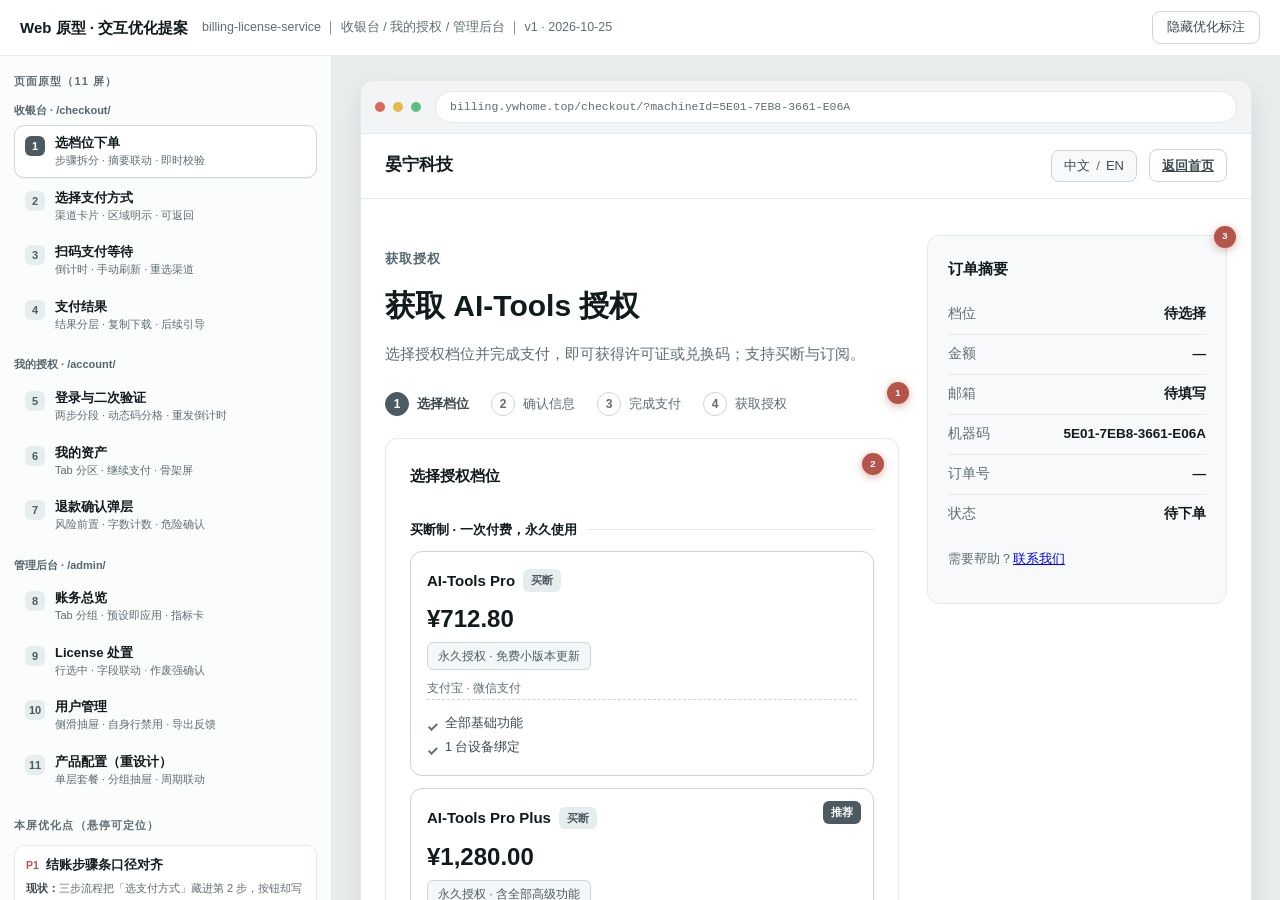
==== commit 3798196c: "feat(billing): 上线审计整改与支付运营能力（退款/复式账/渠道开关/事件日志）" ====
--- a/prototype/index.html
+++ b/prototype/index.html
@@ -289,6 +289,31 @@
 .self-note{display:block;font-size:11px;color:var(--ink-3);margin-top:2px}
 .danger-box{margin-top:12px;padding:12px 14px;border:1px solid #E7C0BC;background:var(--danger-bg);border-radius:10px;color:#7B2F26;font-size:13px;line-height:1.7}
 .jump-note{display:flex;align-items:center;gap:14px;flex-wrap:wrap}
+/* 产品配置（重设计）：分组列表 + 抽屉表单 */
+.group-row td{background:var(--brand-50);border-top:1px solid var(--line);padding:9px 14px;color:var(--brand-800);font-size:12.5px;font-weight:700}
+.group-row:first-child td{border-top:0}
+.group-row__sub{margin-left:10px;font-weight:500;color:var(--ink-3);font-size:11.5px}
+.group-row__add{margin-left:auto;border:1px solid var(--brand-300);background:#fff;border-radius:6px;padding:2px 9px;font-size:11.5px;color:var(--brand-800);cursor:pointer}
+.group-row__add:hover{border-color:var(--brand-600)}
+.row--warn td:first-child{box-shadow:inset 3px 0 0 var(--warning)}
+.kpi--warn{border-color:#E7D2A8;background:#FDF7EC}
+.kpi--warn .kpi__value{color:#8A6216}
+.drawer--wide{width:min(600px,100%)}
+.form-section{margin-top:20px;padding-top:18px;border-top:1px solid var(--line)}
+.form-section:first-of-type{margin-top:10px;padding-top:0;border-top:0}
+.form-section__title{margin:0;font-size:12px;font-weight:800;letter-spacing:.06em;color:var(--brand-700)}
+.form-section__desc{margin:4px 0 0;font-size:12px;line-height:1.6;color:var(--ink-3)}
+.form-grid{display:grid;grid-template-columns:1fr 1fr;gap:0 14px}
+.form-grid .field{margin-top:14px}
+.field--full{grid-column:1/-1}
+.must{color:var(--danger);font-weight:700}
+.channel-hint{margin-top:12px;padding:10px 12px;border:1px solid var(--brand-200);background:var(--brand-50);border-radius:10px;font-size:12.5px;line-height:1.7;color:var(--brand-800)}
+.channel-hint--warn{border-color:#E7D2A8;background:#FDF7EC;color:#6F5518}
+.drawer__foot{position:sticky;bottom:-22px;margin:22px -22px -22px;padding:14px 22px;background:#fff;border-top:1px solid var(--line);display:flex;gap:10px;align-items:center;flex-wrap:wrap}
+.drawer__foot .foot-note{margin-right:auto;font-size:12px;color:var(--ink-3)}
+.row-actions{display:flex;gap:6px;flex-wrap:wrap}
+.data-table td.num{white-space:nowrap;font-variant-numeric:tabular-nums}
+@media (max-width:720px){.form-grid{grid-template-columns:1fr}}
 
 /* 弹层 / 抽屉（限定在浏览器框内） */
 .modal{position:absolute;inset:0;z-index:40;display:flex;align-items:center;justify-content:center;padding:24px}
@@ -310,6 +335,7 @@
 .pin--hl{animation:pinPulse 1s ease infinite;background:#8F3A32;transform:scale(1.18)}
 @keyframes pinPulse{0%,100%{box-shadow:0 0 0 0 rgba(180,84,74,.5)}50%{box-shadow:0 0 0 7px rgba(180,84,74,0)}}
 body.hide-pins .pin{display:none}
+.drawer>.pin,.modal__panel>.pin{top:8px;right:8px}
 
 /* toast */
 .toast-wrap{position:fixed;left:50%;bottom:28px;transform:translateX(-50%);z-index:200;display:flex;flex-direction:column;gap:8px;align-items:center;pointer-events:none}
@@ -338,7 +364,7 @@
     <!-- ======================= 侧栏：屏幕导航 + 优化点 ======================= -->
     <aside class="proto__side">
       <div class="side-block">
-        <h2 class="side-title">页面原型（10 屏）</h2>
+        <h2 class="side-title">页面原型（11 屏）</h2>
 
         <div class="nav-group">
           <p class="nav-group__title">收银台 · /checkout/</p>
@@ -360,6 +386,7 @@
           <button class="nav-item" type="button" data-screen="s8"><span class="nav-item__num">8</span><span><span class="nav-item__name">账务总览</span><span class="nav-item__desc">Tab 分组 · 预设即应用 · 指标卡</span></span></button>
           <button class="nav-item" type="button" data-screen="s9"><span class="nav-item__num">9</span><span><span class="nav-item__name">License 处置</span><span class="nav-item__desc">行选中 · 字段联动 · 作废强确认</span></span></button>
           <button class="nav-item" type="button" data-screen="s10"><span class="nav-item__num">10</span><span><span class="nav-item__name">用户管理</span><span class="nav-item__desc">侧滑抽屉 · 自身行禁用 · 导出反馈</span></span></button>
+          <button class="nav-item" type="button" data-screen="s11"><span class="nav-item__num">11</span><span><span class="nav-item__name">产品配置（重设计）</span><span class="nav-item__desc">单层套餐 · 分组抽屉 · 周期联动</span></span></button>
         </div>
       </div>
 
@@ -1150,7 +1177,10 @@
 
                 <section class="panel data-panel tabpanel" data-panel="products" hidden>
                   <h2 class="panel__title">产品配置</h2>
-                  <p class="panel__desc">产品档案与套餐两层配置沿用现状表单，本原型未展开；交互优化建议与「用户管理」同源（行选中、危险确认、加载态）。</p>
+                  <div class="jump-note">
+                    <p class="panel__desc" style="margin:0">重设计方案在第 11 屏完整展开：取消产品档案层与权益配置，套餐即售卖单元，列表按产品码分组，编辑走分组抽屉。</p>
+                    <button class="btn btn--ghost btn--sm" type="button" data-act="goto" data-value="s11">前往第 11 屏 →</button>
+                  </div>
                 </section>
 
                 <section class="panel data-panel tabpanel" data-panel="security" hidden>
@@ -1386,6 +1416,286 @@
             </div>
           </section>
 
+          <!-- ============================================================ -->
+          <!-- S11 · 管理后台：产品配置（重设计）                             -->
+          <!-- ============================================================ -->
+          <section class="screen" id="s11">
+            <div class="site-header-mount"></div>
+            <main class="admin">
+              <div class="container">
+                <p class="admin__eyebrow">管理后台</p>
+                <h1 class="admin__title">产品配置</h1>
+                <p class="admin__sub">套餐即售卖单元：不再单独维护产品档案，也不再配置权益。同一产品码下的套餐自动归组，权益由客户端按 SKU 解锁。</p>
+
+                <div class="userbar">
+                  <p>已登录 · 令牌保存在本机</p>
+                  <button class="linklike" type="button" data-act="toast" data-value="原型：已退出登录">退出登录</button>
+                </div>
+
+                <div class="tabs-mount" data-active="products"></div>
+
+                <section class="panel data-panel">
+                  <div class="panel__head">
+                    <div>
+                      <h2 class="panel__title">套餐列表</h2>
+                      <p class="panel__desc" style="margin-top:6px">按产品码分组；可售渠道按渠道能力矩阵过滤，缺必填价目或缺可售渠道的套餐会在列表标黄。</p>
+                    </div>
+                  </div>
+
+                  <div class="kpi-grid" style="grid-template-columns:repeat(4,1fr)">
+                    <div class="kpi"><p class="kpi__label">产品</p><p class="kpi__value">2</p><p class="kpi__sub">按产品码归组</p></div>
+                    <div class="kpi"><p class="kpi__label">套餐</p><p class="kpi__value">5</p><p class="kpi__sub">2 永久 · 1 年付 · 1 月付</p></div>
+                    <div class="kpi"><p class="kpi__label">在售</p><p class="kpi__value" id="planKpiActive">4</p><p class="kpi__sub">1 个已下架</p></div>
+                    <div class="kpi kpi--warn"><p class="kpi__label">配置告警</p><p class="kpi__value">1</p><p class="kpi__sub">缺必填价目 / 无可售渠道</p></div>
+                  </div>
+
+                  <div class="toolbar">
+                    <div class="toolbar__range">
+                      <div class="field">
+                        <label class="field__label" for="planKeyword">关键字</label>
+                        <input class="field__input" type="text" id="planKeyword" spellcheck="false" autocomplete="off" placeholder="SKU / 套餐名称 / 产品码">
+                      </div>
+                      <div class="field">
+                        <label class="field__label" for="planProductFilter">产品</label>
+                        <select class="field__input" id="planProductFilter">
+                          <option value="">全部产品</option>
+                          <option value="ai-tools">ai-tools</option>
+                          <option value="medicine">medicine</option>
+                        </select>
+                      </div>
+                      <div class="field">
+                        <label class="field__label" for="planStatusFilter">状态</label>
+                        <select class="field__input" id="planStatusFilter">
+                          <option value="">全部状态</option>
+                          <option value="true">已上架</option>
+                          <option value="false">已下架</option>
+                        </select>
+                      </div>
+                      <button class="btn btn--primary" type="button" data-act="plan-search">查询</button>
+                      <button class="btn btn--ghost" type="button" data-act="plan-create">新增套餐</button>
+                    </div>
+                  </div>
+
+                  <div class="table-wrap annot" data-pin="P29">
+                    <table class="data-table" id="planTable">
+                      <thead>
+                        <tr>
+                          <th>SKU</th><th>套餐名称</th><th>价格（人民币 / 美元）</th><th>计费周期</th>
+                          <th>可售渠道</th><th>授权参数</th><th>推荐</th><th>状态</th><th>操作</th>
+                        </tr>
+                      </thead>
+                      <tbody>
+                        <tr class="group-row"><td colspan="9"><span class="mono">ai-tools</span><span class="group-row__sub">2 个套餐</span><button class="group-row__add" type="button" data-act="plan-create" data-value="ai-tools">+ 新增该产品套餐</button></td></tr>
+                        <tr class="plan-row" data-sku="pro-buyout" data-code="ai-tools" data-name="AI-Tools Pro · 买断" data-name-en="AI-Tools Pro · Buyout" data-price-cny="712.80" data-price-usd="99.00" data-cycle="ONE_TIME" data-charge="ONE_TIME" data-days="365" data-update="365" data-major="2" data-tier="PRO" data-recommended="true" data-active="true" data-desc="一次付费永久使用，含 1 年更新。" data-desc-en="One-time payment, lifetime use with one year of updates." data-stripe="" data-paddle="" data-creem="">
+                          <td class="mono">pro-buyout</td>
+                          <td>AI-Tools Pro · 买断</td>
+                          <td class="num">¥712.80 / $99.00</td>
+                          <td>永久</td>
+                          <td>支付宝 · 微信支付</td>
+                          <td>永久 · 更新 365 天 · 大版本 2</td>
+                          <td><span class="badge badge--info">推荐</span></td>
+                          <td><span class="badge badge--success">在售</span></td>
+                          <td><div class="row-actions"><button class="btn btn--ghost btn--sm" type="button" data-act="plan-edit">编辑</button><button class="btn btn--ghost btn--sm" type="button" data-act="plan-toggle">下架</button></div></td>
+                        </tr>
+                        <tr class="plan-row" data-sku="pro-plus-buyout" data-code="ai-tools" data-name="AI-Tools Pro Plus · 买断" data-name-en="AI-Tools Pro Plus · Buyout" data-price-cny="1280.00" data-price-usd="179.00" data-cycle="ONE_TIME" data-charge="ONE_TIME" data-days="365" data-update="365" data-major="2" data-tier="PRO_PLUS" data-recommended="false" data-active="true" data-desc="包含 Pro 全部能力与优先支持。" data-desc-en="All Pro capabilities plus priority support." data-stripe="" data-paddle="" data-creem="">
+                          <td class="mono">pro-plus-buyout</td>
+                          <td>AI-Tools Pro Plus · 买断</td>
+                          <td class="num">¥1,280.00 / $179.00</td>
+                          <td>永久</td>
+                          <td>支付宝 · 微信支付</td>
+                          <td>永久 · 更新 365 天 · 大版本 2</td>
+                          <td>—</td>
+                          <td><span class="badge badge--success">在售</span></td>
+                          <td><div class="row-actions"><button class="btn btn--ghost btn--sm" type="button" data-act="plan-edit">编辑</button><button class="btn btn--ghost btn--sm" type="button" data-act="plan-toggle">下架</button></div></td>
+                        </tr>
+                        <tr class="group-row"><td colspan="9"><span class="mono">medicine</span><span class="group-row__sub">3 个套餐</span><button class="group-row__add" type="button" data-act="plan-create" data-value="medicine">+ 新增该产品套餐</button></td></tr>
+                        <tr class="plan-row row--warn" data-sku="med-yearly" data-code="medicine" data-name="医学助手 · 年付" data-name-en="MedAssist · Yearly" data-price-cny="399.00" data-price-usd="59.00" data-cycle="YEARLY" data-charge="AUTO_RECURRING" data-days="365" data-update="365" data-major="" data-tier="PRO" data-recommended="false" data-active="true" data-desc="按年自动续费，到期前可随时取消。" data-desc-en="Auto-renews yearly; cancel anytime before renewal." data-stripe="price_1QmedYear" data-paddle="" data-creem="">
+                          <td class="mono">med-yearly</td>
+                          <td>医学助手 · 年付</td>
+                          <td class="num">¥399.00 / $59.00</td>
+                          <td>年付 · 自动续扣</td>
+                          <td>Stripe · Paddle <span class="badge badge--warn">Paddle 缺价目</span></td>
+                          <td>365 天 · 更新 365 天 · 不限版本</td>
+                          <td>—</td>
+                          <td><span class="badge badge--success">在售</span></td>
+                          <td><div class="row-actions"><button class="btn btn--ghost btn--sm" type="button" data-act="plan-edit">编辑</button><button class="btn btn--ghost btn--sm" type="button" data-act="plan-toggle">下架</button></div></td>
+                        </tr>
+                        <tr class="plan-row" data-sku="med-monthly" data-code="medicine" data-name="医学助手 · 月付" data-name-en="MedAssist · Monthly" data-price-cny="39.00" data-price-usd="6.00" data-cycle="MONTHLY" data-charge="AUTO_RECURRING" data-days="30" data-update="30" data-major="" data-tier="PRO" data-recommended="false" data-active="true" data-desc="按月自动续费。" data-desc-en="Auto-renews monthly." data-stripe="price_1QmedMonth" data-paddle="pri_01medMonth" data-creem="">
+                          <td class="mono">med-monthly</td>
+                          <td>医学助手 · 月付</td>
+                          <td class="num">¥39.00 / $6.00</td>
+                          <td>月付 · 自动续扣</td>
+                          <td>Stripe · Paddle · Creem</td>
+                          <td>30 天 · 更新 30 天 · 不限版本</td>
+                          <td>—</td>
+                          <td><span class="badge badge--success">在售</span></td>
+                          <td><div class="row-actions"><button class="btn btn--ghost btn--sm" type="button" data-act="plan-edit">编辑</button><button class="btn btn--ghost btn--sm" type="button" data-act="plan-toggle">下架</button></div></td>
+                        </tr>
+                        <tr class="plan-row" data-sku="med-lifetime" data-code="medicine" data-name="医学助手 · 永久" data-name-en="MedAssist · Lifetime" data-price-cny="1999.00" data-price-usd="279.00" data-cycle="ONE_TIME" data-charge="ONE_TIME" data-days="365" data-update="365" data-major="3" data-tier="PRO_PLUS" data-recommended="false" data-active="false" data-desc="一次付费，永久授权。" data-desc-en="One-time payment, lifetime license." data-stripe="" data-paddle="" data-creem="">
+                          <td class="mono">med-lifetime</td>
+                          <td>医学助手 · 永久</td>
+                          <td class="num">¥1,999.00 / $279.00</td>
+                          <td>永久</td>
+                          <td>支付宝 · 微信支付</td>
+                          <td>永久 · 更新 365 天 · 大版本 3</td>
+                          <td>—</td>
+                          <td><span class="badge badge--neutral">已下架</span></td>
+                          <td><div class="row-actions"><button class="btn btn--ghost btn--sm" type="button" data-act="plan-edit">编辑</button><button class="btn btn--ghost btn--sm" type="button" data-act="plan-toggle">上架</button></div></td>
+                        </tr>
+                      </tbody>
+                    </table>
+                  </div>
+                  <p class="empty-note" id="planEmpty" hidden>没有符合条件的套餐。</p>
+                  <p class="form-note" id="planCountNote">共 5 条 · 分页与排序沿用现有管理端能力（推荐位优先，其余按 SKU 升序）。</p>
+                </section>
+              </div>
+            </main>
+            <div class="site-footer-mount" data-variant="admin"></div>
+
+            <datalist id="productCodeOptions">
+              <option value="ai-tools"></option>
+              <option value="medicine"></option>
+            </datalist>
+            <datalist id="skuOptions">
+              <option value="pro-buyout"></option>
+              <option value="pro-subscription"></option>
+              <option value="pro-plus-buyout"></option>
+              <option value="med-yearly"></option>
+              <option value="med-monthly"></option>
+            </datalist>
+
+            <div class="drawer-wrap" id="planDrawer" hidden>
+              <div class="drawer__backdrop" data-close></div>
+              <div class="drawer drawer--wide annot" role="dialog" aria-modal="true" aria-labelledby="planDrawerTitle" data-pin="P28">
+                <div class="panel__head">
+                  <div>
+                    <h2 class="panel__title" id="planDrawerTitle">新增套餐</h2>
+                    <p class="form-note" style="margin-top:4px">产品码、名称、描述都在套餐上维护；权益配置已下线，无需再选。</p>
+                  </div>
+                  <button class="btn btn--ghost btn--sm" type="button" data-close>关闭</button>
+                </div>
+
+                <div class="form-section annot" data-pin="P30">
+                  <p class="form-section__title">基础信息</p>
+                  <div class="form-grid">
+                    <div class="field">
+                      <label class="field__label" for="planSku">SKU</label>
+                      <input class="field__input" type="text" id="planSku" list="skuOptions" spellcheck="false" autocomplete="off" placeholder="如 pro-half-year">
+                      <p class="field__hint" id="planSkuHint">创建后不可修改，请按产品-档位-周期命名。</p>
+                    </div>
+                    <div class="field">
+                      <label class="field__label" for="planCode">产品码</label>
+                      <input class="field__input" type="text" id="planCode" list="productCodeOptions" spellcheck="false" autocomplete="off" placeholder="如 ai-tools">
+                      <p class="field__hint">同一产品码下的套餐在列表中自动归组。</p>
+                    </div>
+                    <div class="field">
+                      <label class="field__label" for="planName">套餐名称（中文）</label>
+                      <input class="field__input" type="text" id="planName" autocomplete="off">
+                    </div>
+                    <div class="field">
+                      <label class="field__label" for="planNameEn">套餐名称（英文）</label>
+                      <input class="field__input" type="text" id="planNameEn" autocomplete="off">
+                    </div>
+                    <div class="field field--full">
+                      <label class="field__label" for="planDesc">套餐描述（中文）</label>
+                      <textarea class="field__input" id="planDesc" rows="2"></textarea>
+                    </div>
+                    <div class="field field--full">
+                      <label class="field__label" for="planDescEn">套餐描述（英文）</label>
+                      <textarea class="field__input" id="planDescEn" rows="2"></textarea>
+                    </div>
+                  </div>
+                </div>
+
+                <div class="form-section annot" data-pin="P27">
+                  <p class="form-section__title">价格与周期</p>
+                  <p class="form-section__desc">双币价均为必填；缺任一区域价格时该区域下单会被拒绝。</p>
+                  <div class="form-grid">
+                    <div class="field">
+                      <label class="field__label" for="planPriceCny">人民币价格</label>
+                      <input class="field__input" type="number" id="planPriceCny" min="0.01" step="0.01">
+                    </div>
+                    <div class="field">
+                      <label class="field__label" for="planPriceUsd">美元价格</label>
+                      <input class="field__input" type="number" id="planPriceUsd" min="0.01" step="0.01">
+                    </div>
+                    <div class="field">
+                      <label class="field__label" for="planCycle">计费周期</label>
+                      <select class="field__input" id="planCycle">
+                        <option value="ONE_TIME">永久（一次性）</option>
+                        <option value="MONTHLY">月付</option>
+                        <option value="QUARTERLY">季付</option>
+                        <option value="HALF_YEAR">半年</option>
+                        <option value="YEARLY">年付</option>
+                      </select>
+                    </div>
+                    <div class="field">
+                      <label class="field__label" for="planCharge">收款方式</label>
+                      <select class="field__input" id="planCharge">
+                        <option value="ONE_TIME">一次性扣款</option>
+                        <option value="AUTO_RECURRING">自动续扣（订阅）</option>
+                      </select>
+                    </div>
+                    <div class="field">
+                      <label class="field__label" for="planDays">授权有效天数</label>
+                      <input class="field__input" type="number" id="planDays" min="1" step="1">
+                    </div>
+                    <div class="field">
+                      <label class="field__label" for="planTier">档位</label>
+                      <select class="field__input" id="planTier">
+                        <option value="PRO">Pro</option>
+                        <option value="PRO_PLUS">Pro Plus</option>
+                      </select>
+                    </div>
+                  </div>
+                </div>
+
+                <div class="form-section">
+                  <p class="form-section__title">授权参数与展示</p>
+                  <div class="form-grid">
+                    <div class="field">
+                      <label class="field__label" for="planUpdateDays">更新权益天数（留空 = 不限制）</label>
+                      <input class="field__input" type="number" id="planUpdateDays" min="1" step="1">
+                    </div>
+                    <div class="field">
+                      <label class="field__label" for="planMaxMajor">大版本上限（留空 = 不限制）</label>
+                      <input class="field__input" type="number" id="planMaxMajor" min="1" step="1">
+                    </div>
+                    <div class="field field--full">
+                      <label class="check-label"><input type="checkbox" id="planRecommended"><span>在收银台展示「推荐」标记</span></label>
+                    </div>
+                  </div>
+                </div>
+
+                <div class="form-section annot" data-pin="P26">
+                  <p class="form-section__title">渠道价目</p>
+                  <p class="form-section__desc">订阅周期需填价目 ID：Paddle 缺失会被直接拒单；一次性 / 永久套餐两家都可不填。</p>
+                  <div class="form-grid">
+                    <div class="field">
+                      <label class="field__label" for="planStripePriceId">Stripe 价目 ID</label>
+                      <input class="field__input" type="text" id="planStripePriceId" spellcheck="false" autocomplete="off" placeholder="price_...">
+                    </div>
+                    <div class="field">
+                      <label class="field__label" for="planPaddlePriceId"><span id="paddleLabelText">Paddle 价目 ID</span></label>
+                      <input class="field__input" type="text" id="planPaddlePriceId" spellcheck="false" autocomplete="off" placeholder="pri_...">
+                    </div>
+                    <div class="field">
+                      <label class="field__label" for="planCreemProductId">Creem 产品 ID</label>
+                      <input class="field__input" type="text" id="planCreemProductId" spellcheck="false" autocomplete="off" placeholder="prod_...">
+                    </div>
+                  </div>
+                  <div class="channel-hint" id="planChannelHint">选择周期后，这里实时显示当前能卖该套餐的渠道与必填价目。</div>
+                </div>
+
+                <div class="drawer__foot">
+                  <span class="foot-note" id="planDrawerMode">新建套餐默认上架</span>
+                  <button class="btn btn--ghost" type="button" data-close>取消</button>
+                  <button class="btn btn--primary" type="button" data-act="plan-save">保存套餐</button>
+                </div>
+              </div>
+            </div>
+          </section>
+
         </div>
       </div>
       <p class="stage-legend">使用说明：左侧切换屏幕；红色编号标记为交互优化点，悬停左侧对应条目可定位到屏幕内标记；「隐藏优化标注」可查看纯净页面效果。全部数据为示意，不含真实接口。</p>
@@ -1410,7 +1720,8 @@
     s7: 'billing.ywhome.top/account/（弹层）',
     s8: 'billing.ywhome.top/admin/',
     s9: 'billing.ywhome.top/admin/#license',
-    s10: 'billing.ywhome.top/admin/#users'
+    s10: 'billing.ywhome.top/admin/#users',
+    s11: 'billing.ywhome.top/admin/#products'
   };
 
   var OPTS = {
@@ -1458,6 +1769,13 @@
     s10: [
       { id: 'P24', title: '用户详情侧滑抽屉', now: '用户详情用居中弹层，里面再嵌许可证列表，层级深、遮罩多。', change: '右侧滑出抽屉承载详情与名下许可证，不打断列表上下文。', gain: '深浅层级清晰，返回不断档。' },
       { id: 'P25', title: '自身行禁用与导出反馈', now: '自身行禁用有提示但弱；导出 CSV 无任何反馈。', change: '自身行操作区置灰 + 行内说明；导出完成给 toast 与文件名。', gain: '边界可见，导出可感知。' }
+    ],
+    s11: [
+      { id: 'P26', title: '取消产品档案层与权益配置', now: '产品档案（产品码 / 名称 / 描述 / 权益）与套餐两层；权益只在签发令牌里当文案，客户端解锁按 SKU，维护它是空转。', change: '产品码 / 名称 / 描述并入套餐表单，权益勾选区整块移除，一屏只管套餐。', gain: '配置动作减半，不会再出现「配了权益却没生效」的误解。' },
+      { id: 'P27', title: '周期驱动渠道与价目校验', now: '周期、收款方式、价目 ID 与可售渠道互不关联，配错要等下单被拒才发现。', change: '选周期即显示可售渠道；订阅周期把 Paddle 价目 ID 标为必填并高亮，一次性周期明确标注可不填。', gain: '配置期就暴露不可售与必填缺口，减少线上拒单。' },
+      { id: 'P28', title: '编辑改分组抽屉', now: '新建与编辑共用居中弹窗，字段平铺 15 项，价格、授权、渠道混在一起。', change: '右侧抽屉按「基础信息 / 价格与周期 / 授权参数与展示 / 渠道价目」四段分组，底部固定保存。', gain: '长表单可扫读，保存按钮始终可达。' },
+      { id: 'P29', title: '列表按产品码分组 + 无渠道预警', now: '所有套餐平铺一张表，产品码只作为一列；不可售套餐看不出问题。', change: '同产品码折叠成分组行，组内直接「新增该产品套餐」；无渠道行的状态标黄并在指标卡汇总。', gain: '产品结构一眼可见，异常配置主动浮现。' },
+      { id: 'P30', title: 'SKU 锁定与产品码可输入', now: 'SKU 与产品档案下拉强绑定，新建产品要先回档案区；SKU 编辑态虽有锁定说明但提示弱。', change: '产品码改为可输入 + 已有码补全，新建时直接选定；编辑态 SKU 只读并给出锁定图标位与说明。', gain: '少一次跨区跳转，命名约束更明确。' }
     ]
   };
 
@@ -1554,6 +1872,16 @@
     });
     html += '</nav>';
     mount.innerHTML = html;
+  });
+
+  /* ============================ 优化标注生成 ============================ */
+  $$('.annot[data-pin]').forEach(function (el) {
+    var pin = document.createElement('span');
+    var id = el.getAttribute('data-pin');
+    pin.className = 'pin';
+    pin.setAttribute('data-pin', id);
+    pin.textContent = id.replace(/^[A-Z]+/, '');
+    el.appendChild(pin);
   });
 
   /* ============================ 示意二维码 ============================ */
@@ -1698,6 +2026,191 @@
       $('#licActionKey').textContent = tr.getAttribute('data-key');
     });
   });
+
+  /* ==================== 产品配置（重设计）交互 ==================== */
+  var PLAN_CYCLE_LABEL = { ONE_TIME: '永久（一次性）', MONTHLY: '月付', QUARTERLY: '季付', HALF_YEAR: '半年', YEARLY: '年付' };
+  var PLAN_FIELDS = ['planSku', 'planCode', 'planName', 'planNameEn', 'planDesc', 'planDescEn',
+    'planPriceCny', 'planPriceUsd', 'planUpdateDays', 'planMaxMajor',
+    'planStripePriceId', 'planPaddlePriceId', 'planCreemProductId'];
+
+  function planIsRecurring() {
+    return $('#planCharge').value === 'AUTO_RECURRING' && $('#planCycle').value !== 'ONE_TIME';
+  }
+
+  /** 周期 / 收款方式联动：实时提示可售渠道、必填价目，并标黄缺口 */
+  function planUpdateHint() {
+    var box = $('#planChannelHint');
+    if (!box) return;
+    var cycle = $('#planCycle').value;
+    var label = PLAN_CYCLE_LABEL[cycle] || cycle;
+    var text;
+    var warn = false;
+    if ($('#planCharge').value === 'AUTO_RECURRING' && cycle === 'ONE_TIME') {
+      text = '永久（一次性）周期不能自动续扣：国内渠道与 PayPal 只支持一次性收款，请把收款方式改回「一次性扣款」。';
+      warn = true;
+    } else if (planIsRecurring()) {
+      text = '自动续扣（' + label + '）→ 可售渠道：Stripe · Paddle · Creem（仅非 CNY）。'
+        + '支付宝 · 微信支付 · PayPal 不出现在收银台。价目必填：Stripe 价目 ID、Paddle 价目 ID、Creem 产品 ID。';
+      var miss = [];
+      if (!$('#planStripePriceId').value.trim()) miss.push('Stripe 价目 ID');
+      if (!$('#planPaddlePriceId').value.trim()) miss.push('Paddle 价目 ID');
+      if (!$('#planCreemProductId').value.trim()) miss.push('Creem 产品 ID');
+      if (miss.length) { text += ' 当前缺：' + miss.join('、') + '，下单会被拒。'; warn = true; }
+    } else {
+      text = '一次性扣款（' + label + '）→ 可售渠道：支付宝 · 微信支付（CNY）＋ PayPal · Stripe · Paddle · Creem（非 CNY）。'
+        + '四家国际渠道的价目 / 产品 ID 均可留空。';
+    }
+    box.className = 'channel-hint' + (warn ? ' channel-hint--warn' : '');
+    box.textContent = text;
+    var paddleLabel = $('#paddleLabelText');
+    if (paddleLabel) paddleLabel.textContent = planIsRecurring() ? 'Paddle 价目 ID · 订阅必填' : 'Paddle 价目 ID';
+  }
+
+  function planReset(code) {
+    PLAN_FIELDS.forEach(function (id) {
+      var el = $('#' + id);
+      if (el) { el.value = ''; el.removeAttribute('aria-invalid'); }
+    });
+    $('#planCycle').value = 'ONE_TIME';
+    $('#planCharge').value = 'ONE_TIME';
+    $('#planDays').value = '365';
+    $('#planTier').value = 'PRO';
+    $('#planRecommended').checked = false;
+    $('#planCode').value = code || '';
+    $('#planSku').disabled = false;
+    $('#planSkuHint').textContent = '创建后不可修改，请按产品-档位-周期命名。';
+    $('#planDrawerTitle').textContent = '新增套餐';
+    $('#planDrawerMode').textContent = '新建套餐默认上架';
+    planUpdateHint();
+  }
+
+  function planFill(row) {
+    if (!row) return;
+    var g = function (k) { return row.getAttribute('data-' + k) || ''; };
+    $('#planSku').value = g('sku');
+    $('#planCode').value = g('code');
+    $('#planName').value = g('name');
+    $('#planNameEn').value = g('name-en');
+    $('#planDesc').value = g('desc');
+    $('#planDescEn').value = g('desc-en');
+    $('#planPriceCny').value = g('price-cny');
+    $('#planPriceUsd').value = g('price-usd');
+    $('#planCycle').value = g('cycle') || 'ONE_TIME';
+    $('#planCharge').value = g('charge') || 'ONE_TIME';
+    $('#planDays').value = g('days');
+    $('#planTier').value = g('tier') || 'PRO';
+    $('#planUpdateDays').value = g('update');
+    $('#planMaxMajor').value = g('major');
+    $('#planRecommended').checked = g('recommended') === 'true';
+    $('#planStripePriceId').value = g('stripe');
+    $('#planPaddlePriceId').value = g('paddle');
+    $('#planCreemProductId').value = g('creem');
+    $('#planSku').disabled = true;
+    $('#planSkuHint').textContent = 'SKU 创建后不可修改。';
+    $('#planDrawerTitle').textContent = '编辑套餐 · ' + g('sku');
+    $('#planDrawerMode').textContent = '保存后立即生效（原型）';
+    planUpdateHint();
+  }
+
+  function planRefreshKpi() {
+    var rows = $$('#planTable tbody tr.plan-row');
+    var active = rows.filter(function (r) { return r.getAttribute('data-active') === 'true'; }).length;
+    var el = $('#planKpiActive');
+    if (el) el.textContent = active;
+  }
+
+  function planToggle(btn) {
+    var tr = btn.closest('.plan-row');
+    if (!tr) return;
+    var next = tr.getAttribute('data-active') !== 'true';
+    tr.setAttribute('data-active', String(next));
+    var statusCell = tr.children[7];
+    if (statusCell) {
+      statusCell.innerHTML = next
+        ? '<span class="badge badge--success">在售</span>'
+        : '<span class="badge badge--neutral">已下架</span>';
+    }
+    btn.textContent = next ? '下架' : '上架';
+    planRefreshKpi();
+    toast((next ? '已上架 ' : '已下架 ') + tr.getAttribute('data-sku') + '（原型）');
+  }
+
+  function planSave() {
+    var labels = { planSku: 'SKU', planCode: '产品码', planName: '中文名称', planPriceCny: '人民币价格', planPriceUsd: '美元价格', planDays: '授权有效天数' };
+    var missing = [];
+    Object.keys(labels).forEach(function (id) {
+      var el = $('#' + id);
+      var empty = !el.value.trim();
+      el.setAttribute('aria-invalid', String(empty));
+      if (empty) missing.push(labels[id]);
+    });
+    if (missing.length) {
+      toast('请先补全：' + missing.join('、'));
+      return;
+    }
+    if (planIsRecurring() && (!$('#planPaddlePriceId').value.trim())) {
+      toast('订阅套餐缺 Paddle 价目 ID，Paddle 渠道会被直接拒单');
+      $('#planPaddlePriceId').setAttribute('aria-invalid', 'true');
+      return;
+    }
+    $('#planDrawer').hidden = true;
+    toast('已保存套餐 ' + $('#planSku').value + '（原型，仅本地演示）');
+    planApplyFilter();
+  }
+
+  /** 列表筛选：关键字 / 产品 / 状态，空分组与空态一并处理 */
+  function planApplyFilter() {
+    var table = $('#planTable');
+    if (!table) return;
+    var kw = ($('#planKeyword').value || '').trim().toLowerCase();
+    var prod = $('#planProductFilter').value;
+    var status = $('#planStatusFilter').value;
+    var rows = $$('tr', table.querySelector('tbody'));
+    var total = 0;
+    var shown = 0;
+    var groupRow = null;
+    var groupCount = 0;
+    rows.forEach(function (tr) {
+      if (tr.classList.contains('group-row')) {
+        if (groupRow) { groupRow.hidden = groupCount === 0; }
+        groupRow = tr; groupCount = 0;
+        return;
+      }
+      total++;
+      var hay = [tr.getAttribute('data-sku'), tr.getAttribute('data-name'),
+        tr.getAttribute('data-name-en'), tr.getAttribute('data-code')].join(' ').toLowerCase();
+      var ok = (!kw || hay.indexOf(kw) >= 0)
+        && (!prod || tr.getAttribute('data-code') === prod)
+        && (!status || tr.getAttribute('data-active') === status);
+      tr.hidden = !ok;
+      if (ok) { shown++; groupCount++; }
+    });
+    if (groupRow) groupRow.hidden = groupCount === 0;
+    $$('.group-row:not([hidden])', table).forEach(function (g) {
+      var sub = $('.group-row__sub', g);
+      if (!sub) return;
+      var n = 0;
+      var next = g.nextElementSibling;
+      while (next && !next.classList.contains('group-row')) {
+        if (!next.hidden) n++;
+        next = next.nextElementSibling;
+      }
+      sub.textContent = n + ' 个套餐';
+    });
+    $('#planEmpty').hidden = shown > 0;
+    $('#planCountNote').textContent = '共 ' + total + ' 条 · 筛选后 ' + shown + ' 条 · 推荐位优先，其余按 SKU 升序。';
+  }
+
+  ['planCycle', 'planCharge'].forEach(function (id) {
+    var el = $('#' + id);
+    if (el) el.addEventListener('change', planUpdateHint);
+  });
+  ['planStripePriceId', 'planPaddlePriceId', 'planCreemProductId'].forEach(function (id) {
+    var el = $('#' + id);
+    if (el) el.addEventListener('input', planUpdateHint);
+  });
+  $('#planStatusFilter').addEventListener('change', planApplyFilter);
+  $('#planProductFilter').addEventListener('change', planApplyFilter);
 
   /* ============================ 通用点击分发 ============================ */
   document.addEventListener('click', function (e) {
@@ -1789,6 +2302,22 @@
       var box = $('#userDetailLicensesBox');
       box.hidden = !box.hidden;
       el.textContent = box.hidden ? '查看许可证' : '收起许可证';
+    } else if (act === 'plan-create') {
+      planReset(el.getAttribute('data-value') || '');
+      $('#planDrawer').hidden = false;
+      var firstPlanField = $('#planSku');
+      if (firstPlanField) firstPlanField.focus();
+      if (el.getAttribute('data-value')) toast('已预填产品码 ' + el.getAttribute('data-value'));
+    } else if (act === 'plan-edit') {
+      planFill(el.closest('.plan-row'));
+      $('#planDrawer').hidden = false;
+    } else if (act === 'plan-toggle') {
+      planToggle(el);
+    } else if (act === 'plan-save') {
+      planSave();
+    } else if (act === 'plan-search') {
+      planApplyFilter();
+      toast('已按当前条件筛选（原型）');
     }
   });
 
